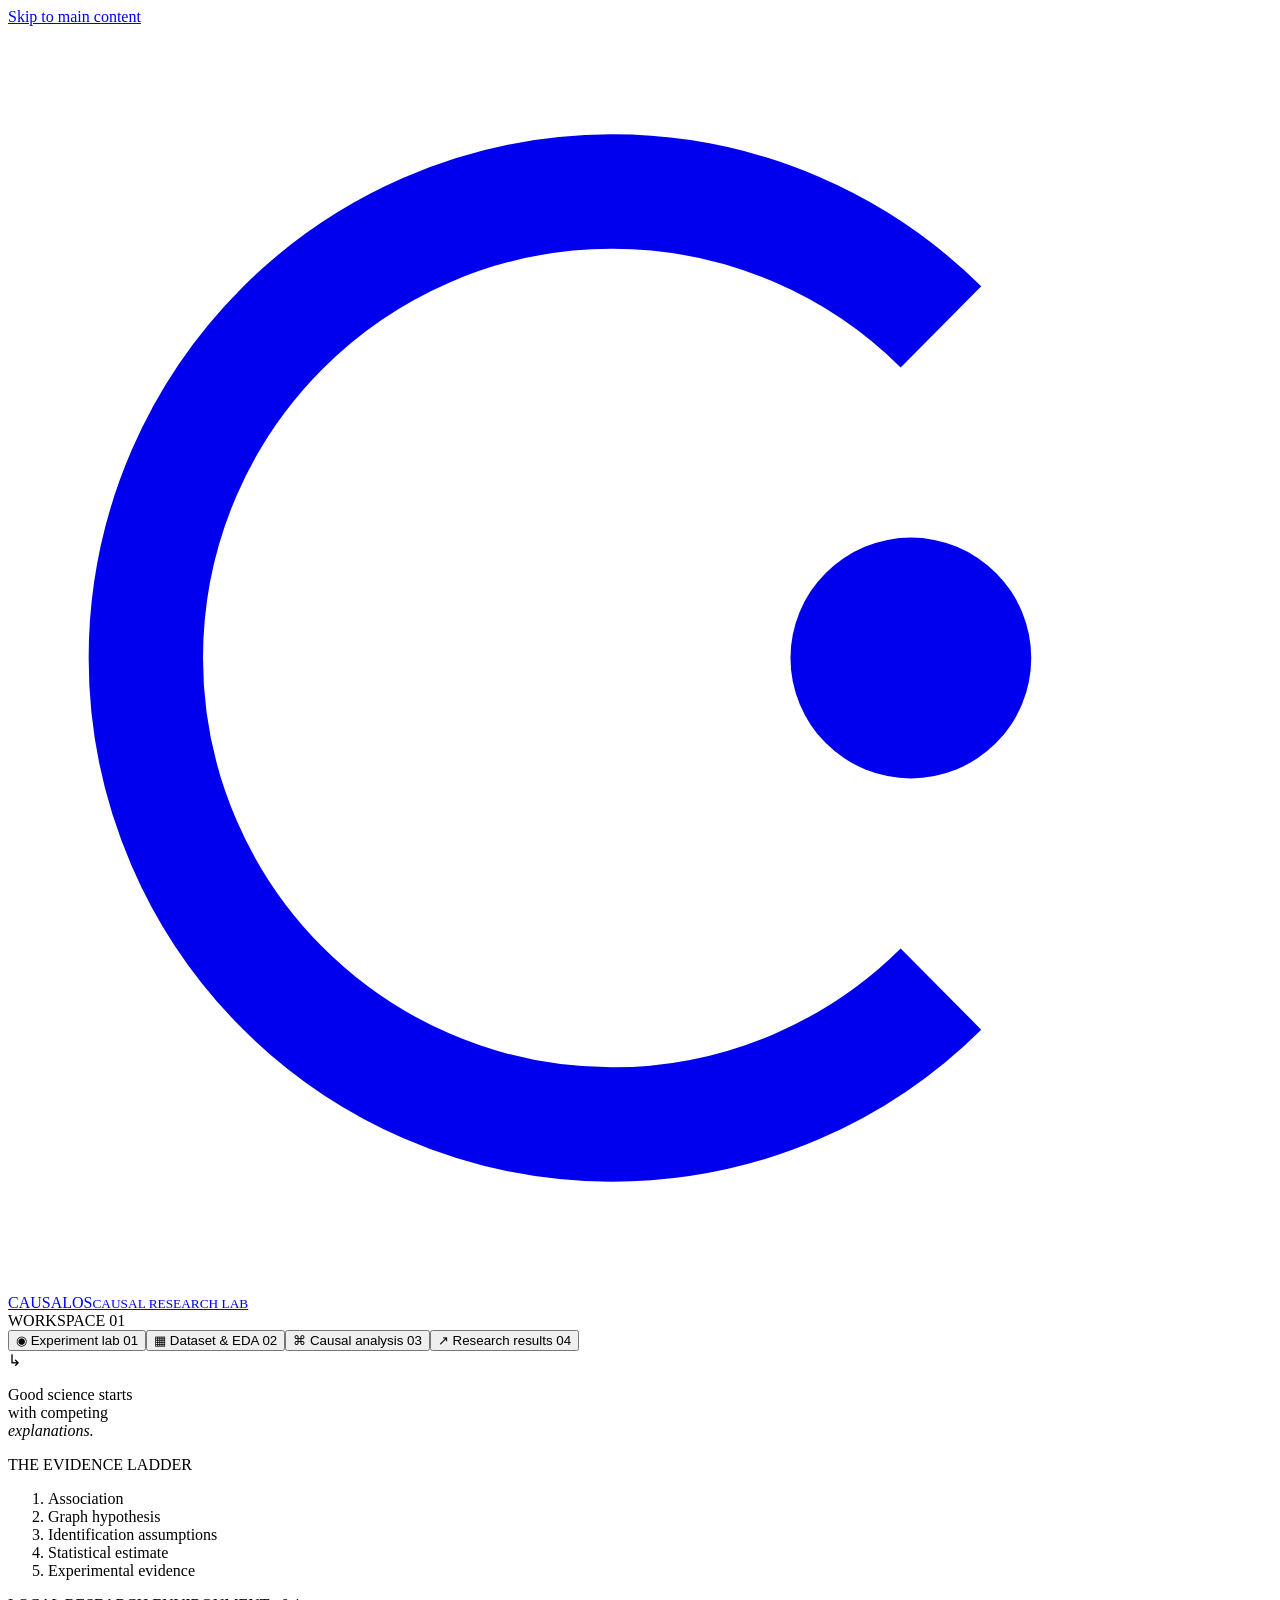
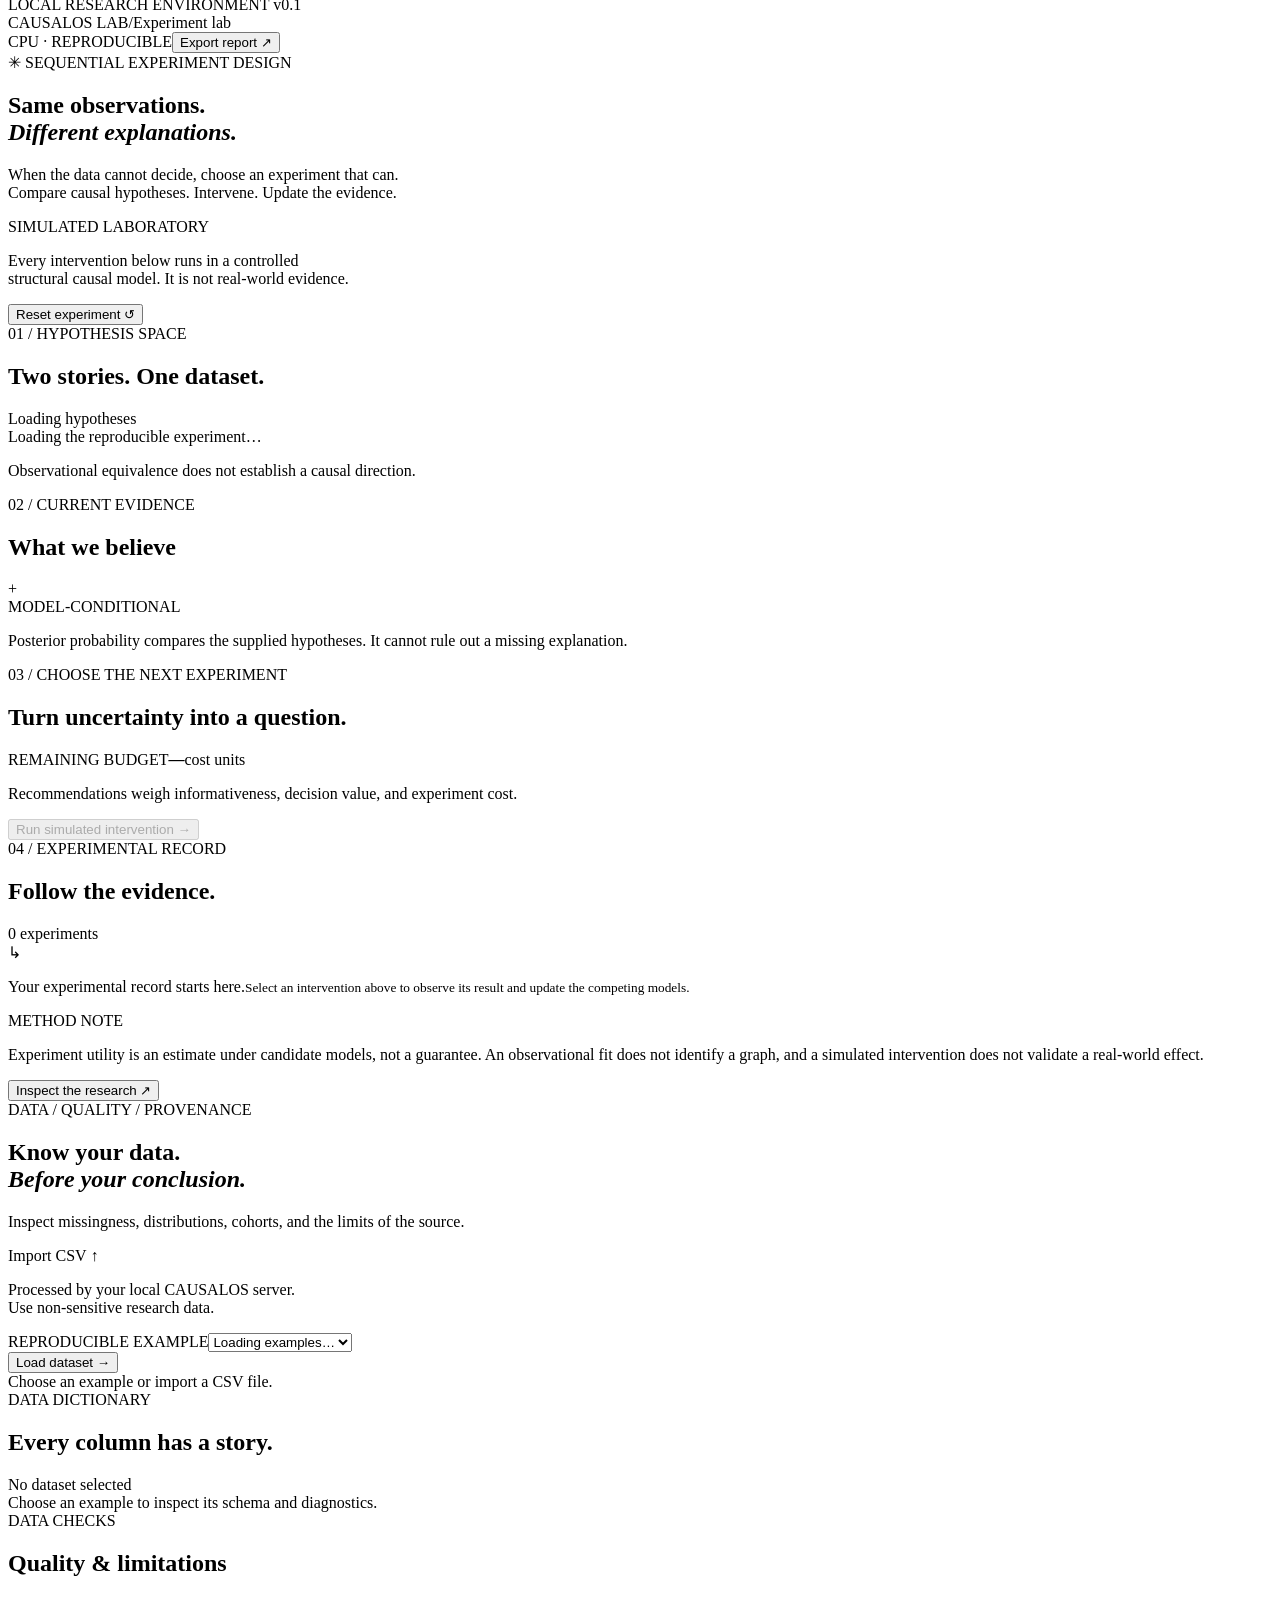
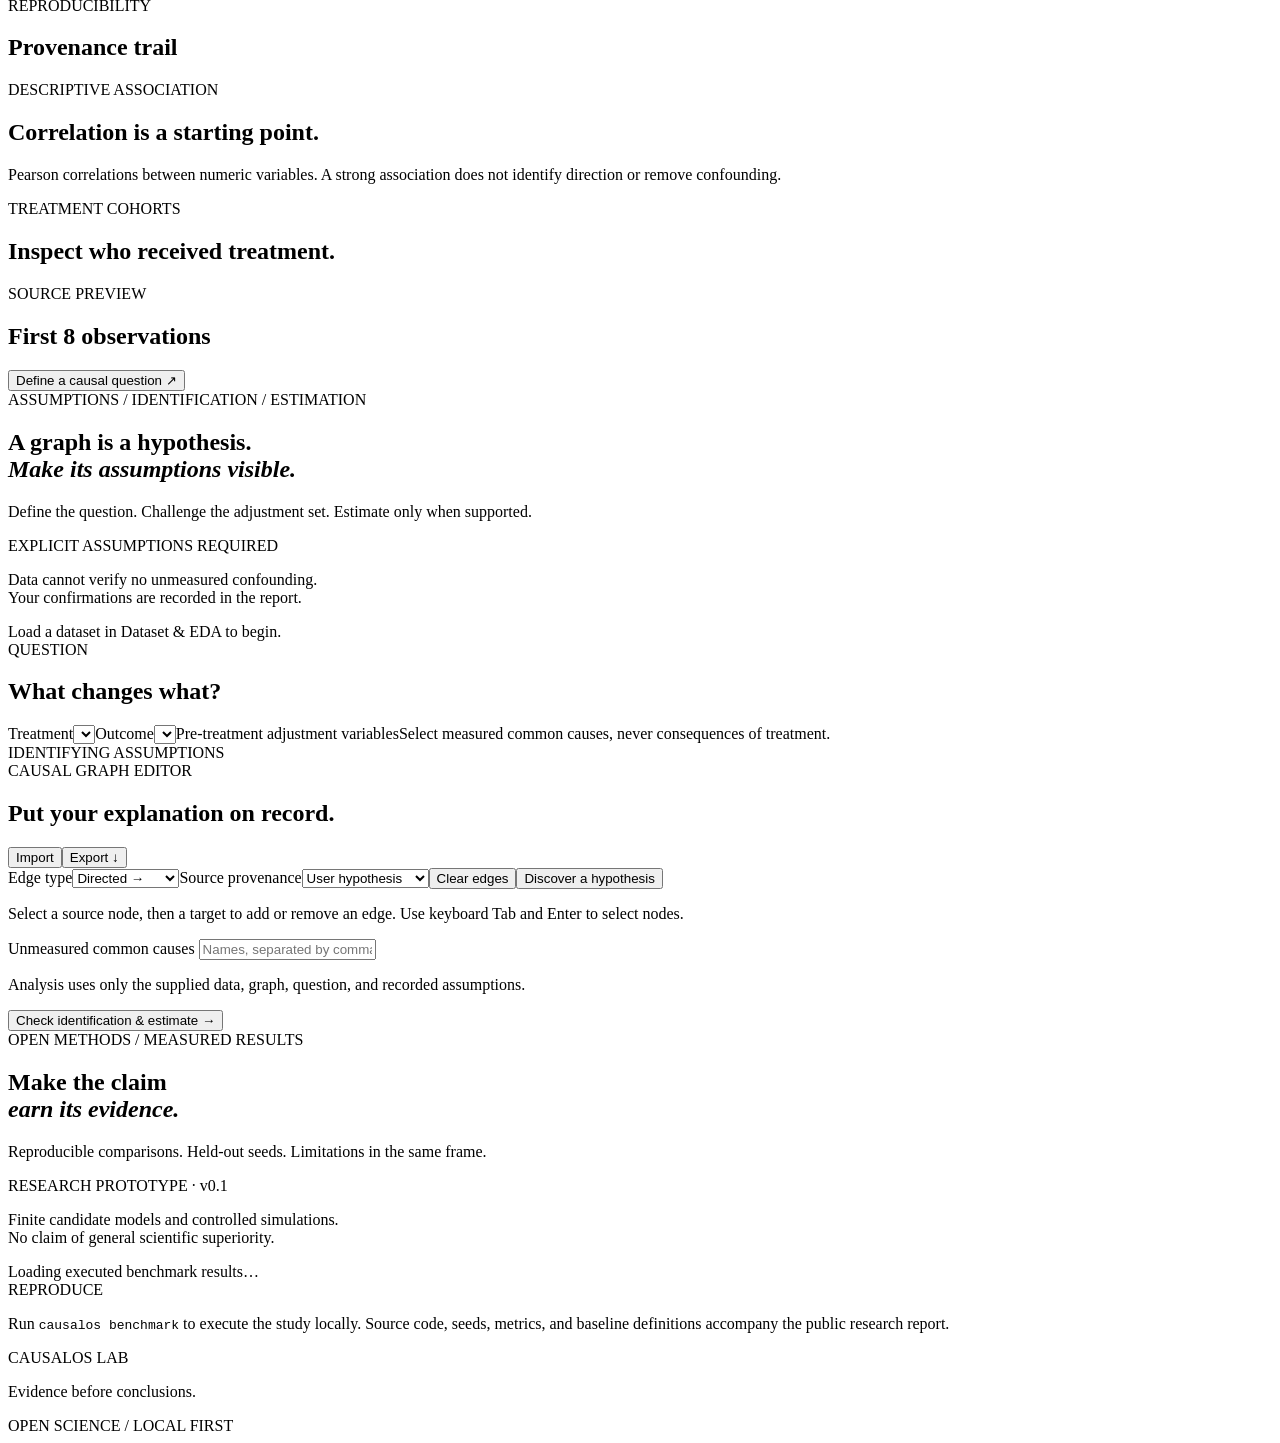
==== causalos/web/index.html @ 4a76c435 "Release CAUSALOS research laboratory preview" ====
<!doctype html>
<html lang="en">
<head><meta charset="utf-8"><meta name="viewport" content="width=device-width,initial-scale=1"><meta name="theme-color" content="#f5f4ed"><title>CAUSALOS LAB · Evidence before conclusions</title><link rel="icon" href="data:image/svg+xml,%3Csvg xmlns='http://www.w3.org/2000/svg' viewBox='0 0 64 64'%3E%3Crect width='64' height='64' rx='16' fill='%23233fc9'/%3E%3Cpath d='M45 20a18 18 0 1 0 0 24' fill='none' stroke='%23fff' stroke-width='5'/%3E%3Ccircle cx='42' cy='32' r='5' fill='%23d4e577'/%3E%3C/svg%3E"><link rel="stylesheet" href="/styles.css"><script defer src="/app.js"></script><script defer src="/counterfactual.js"></script><script defer src="/evidence.js"></script></head>
<body>
<a class="skip-link" href="#main">Skip to main content</a>
<div class="shell">
<aside class="sidebar" aria-label="Lab navigation">
<a class="brand" href="#experiment" aria-label="CAUSALOS home"><svg viewBox="0 0 42 42" aria-hidden="true"><path d="M31 10a15.5 15.5 0 1 0 0 22" fill="none" stroke="currentColor" stroke-width="3.8"/><circle cx="30" cy="21" r="4" fill="currentColor"/></svg><span>CAUSALOS<small>CAUSAL RESEARCH LAB</small></span></a>
<div class="workspace-label">WORKSPACE <span>01</span></div>
<nav><button data-view="experiment" class="nav-item active"><span class="nav-icon">◉</span> Experiment lab <span class="nav-number">01</span></button><button data-view="data" class="nav-item"><span class="nav-icon">▦</span> Dataset & EDA <span class="nav-number">02</span></button><button data-view="analysis" class="nav-item"><span class="nav-icon">⌘</span> Causal analysis <span class="nav-number">03</span></button><button data-view="benchmarks" class="nav-item"><span class="nav-icon">↗</span> Research results <span class="nav-number">04</span></button></nav>
<div class="sidebar-note"><span class="note-mark">↳</span><p>Good science starts<br>with competing<br><em>explanations.</em></p><div class="fine-rule"></div><span class="eyebrow">THE EVIDENCE LADDER</span><ol><li>Association</li><li>Graph hypothesis</li><li>Identification assumptions</li><li>Statistical estimate</li><li>Experimental evidence</li></ol></div>
<div class="sidebar-bottom"><span class="status-dot"></span> LOCAL RESEARCH ENVIRONMENT <span class="version">v0.1</span></div>
</aside>
<div class="main-column"><header class="topbar"><div><span class="crumb">CAUSALOS LAB</span><span class="crumb-slash">/</span><span id="page-name">Experiment lab</span></div><div class="topbar-right"><span class="local-pill"><span class="status-dot"></span> CPU · REPRODUCIBLE</span><button id="export-report" class="button button-small button-outline">Export report <span aria-hidden="true">↗</span></button></div></header>
<main id="main" tabindex="-1"><div id="global-error" class="error-banner" role="alert" hidden></div><div id="toast" class="toast" role="status" hidden></div>
<section id="view-experiment" class="view active" aria-labelledby="experiment-title">
<div class="page-heading"><div><div class="eyebrow blue"><span class="tiny-cross">✳</span> SEQUENTIAL EXPERIMENT DESIGN</div><h1 id="experiment-title">Same observations.<br><em>Different explanations.</em></h1><p class="intro">When the data cannot decide, choose an experiment that can.<br>Compare causal hypotheses. Intervene. Update the evidence.</p></div><div class="heading-aside"><span class="simulation-tag"><span></span> SIMULATED LABORATORY</span><p>Every intervention below runs in a controlled<br>structural causal model. It is not real-world evidence.</p><button class="text-button" id="reset-design">Reset experiment <span aria-hidden="true">↺</span></button></div></div>
<div class="lab-grid"><article class="panel hypothesis-panel"><div class="panel-top"><div><span class="eyebrow">01 / HYPOTHESIS SPACE</span><h2>Two stories. One dataset.</h2></div><span class="tag neutral" id="hypothesis-count">Loading hypotheses</span></div><div id="hypothesis-graphs" class="hypothesis-graphs"><div class="empty-state">Loading the reproducible experiment…</div></div><div class="graph-footnote"><span class="small-dot"></span><p id="design-description">Observational equivalence does not establish a causal direction.</p></div></article>
<article class="panel evidence-panel"><div class="panel-top"><div><span class="eyebrow">02 / CURRENT EVIDENCE</span><h2>What we believe</h2></div><span class="icon-cross">+</span></div><div id="posterior-rows" class="posterior-rows"></div><div id="posterior-chart" class="posterior-chart"></div><div class="evidence-caption"><span id="evidence-state" class="tag amber">MODEL-CONDITIONAL</span><p>Posterior probability compares the supplied hypotheses. It cannot rule out a missing explanation.</p></div></article></div>
<article class="panel action-panel"><div class="panel-top"><div><span class="eyebrow">03 / CHOOSE THE NEXT EXPERIMENT</span><h2>Turn uncertainty into a question.</h2></div><div class="budget-block"><span class="eyebrow">REMAINING BUDGET</span><strong id="budget-remaining">—</strong><span>cost units</span></div></div><div id="candidate-actions" class="candidate-actions"></div><div class="action-bottom"><p id="recommendation-note">Recommendations weigh informativeness, decision value, and experiment cost.</p><button id="run-intervention" class="button button-primary" disabled>Run simulated intervention <span aria-hidden="true">→</span></button></div></article>
<article class="panel timeline-panel"><div class="panel-top"><div><span class="eyebrow">04 / EXPERIMENTAL RECORD</span><h2>Follow the evidence.</h2></div><span class="tag neutral" id="history-count">0 experiments</span></div><div id="experiment-history" class="experiment-history"><div class="timeline-empty"><span>↳</span><p>Your experimental record starts here.<small>Select an intervention above to observe its result and update the competing models.</small></p></div></div></article>
<div class="method-note"><span>METHOD NOTE</span><p>Experiment utility is an estimate under candidate models, not a guarantee. An observational fit does not identify a graph, and a simulated intervention does not validate a real-world effect.</p><button class="text-button" data-view="benchmarks">Inspect the research <span>↗</span></button></div>
</section>
<section id="view-data" class="view" aria-labelledby="data-title"><div class="page-heading compact"><div><div class="eyebrow blue">DATA / QUALITY / PROVENANCE</div><h1 id="data-title">Know your data.<br><em>Before your conclusion.</em></h1><p class="intro">Inspect missingness, distributions, cohorts, and the limits of the source.</p></div><div class="heading-aside"><label class="button button-primary file-button">Import CSV <span>↑</span><input id="csv-file" type="file" accept=".csv,text/csv" hidden></label><p>Processed by your local CAUSALOS server.<br>Use non-sensitive research data.</p></div></div><article class="panel dataset-selector"><div><label class="eyebrow" for="example-select">REPRODUCIBLE EXAMPLE</label><select id="example-select"><option value="">Loading examples…</option></select></div><button id="load-example" class="button button-outline">Load dataset →</button><div id="dataset-source" class="dataset-source">Choose an example or import a CSV file.</div></article><div id="dataset-overview" class="dataset-overview"></div><article class="panel"><div class="panel-top"><div><span class="eyebrow">DATA DICTIONARY</span><h2>Every column has a story.</h2></div><span id="dataset-name" class="tag neutral">No dataset selected</span></div><div id="profile-table" class="table-wrap"><div class="empty-state">Choose an example to inspect its schema and diagnostics.</div></div></article><div class="two-column"><article class="panel"><div class="panel-top"><div><span class="eyebrow">DATA CHECKS</span><h2>Quality & limitations</h2></div></div><div id="data-warnings" class="detail-content"></div></article><article class="panel"><div class="panel-top"><div><span class="eyebrow">REPRODUCIBILITY</span><h2>Provenance trail</h2></div></div><div id="data-provenance" class="detail-content"></div></article></div><div class="two-column"><article class="panel"><div class="panel-top"><div><span class="eyebrow">DESCRIPTIVE ASSOCIATION</span><h2>Correlation is a starting point.</h2></div></div><div id="correlation-matrix" class="table-wrap"></div><p class="metric-note padded-note">Pearson correlations between numeric variables. A strong association does not identify direction or remove confounding.</p></article><article class="panel"><div class="panel-top"><div><span class="eyebrow">TREATMENT COHORTS</span><h2>Inspect who received treatment.</h2></div></div><div id="cohort-table" class="table-wrap"></div><div id="balance-table" class="table-wrap"></div></article></div><article class="panel"><div class="panel-top"><div><span class="eyebrow">SOURCE PREVIEW</span><h2>First 8 observations</h2></div><button class="text-button" data-view="analysis">Define a causal question ↗</button></div><div id="data-preview" class="table-wrap"></div></article></section>
<section id="view-analysis" class="view" aria-labelledby="analysis-title"><div class="page-heading compact"><div><div class="eyebrow blue">ASSUMPTIONS / IDENTIFICATION / ESTIMATION</div><h1 id="analysis-title">A graph is a hypothesis.<br><em>Make its assumptions visible.</em></h1><p class="intro">Define the question. Challenge the adjustment set. Estimate only when supported.</p></div><div class="heading-aside"><span class="tag amber">EXPLICIT ASSUMPTIONS REQUIRED</span><p>Data cannot verify no unmeasured confounding.<br>Your confirmations are recorded in the report.</p></div></div><div id="analysis-data-notice" class="info-banner">Load a dataset in Dataset & EDA to begin.</div><div class="two-column analysis-columns"><article class="panel"><div class="panel-top"><div><span class="eyebrow">QUESTION</span><h2>What changes what?</h2></div></div><div class="form-grid"><label>Treatment<select id="treatment-select"></select></label><label>Outcome<select id="outcome-select"></select></label><label class="span-two">Pre-treatment adjustment variables<span class="field-hint">Select measured common causes, never consequences of treatment.</span><div id="covariate-options" class="check-options"></div></label></div><div class="subsection"><span class="eyebrow">IDENTIFYING ASSUMPTIONS</span><div id="assumption-options" class="assumption-options"></div></div></article><article class="panel graph-editor-panel"><div class="panel-top"><div><span class="eyebrow">CAUSAL GRAPH EDITOR</span><h2>Put your explanation on record.</h2></div><div><button id="import-graph" class="text-button">Import</button><button id="export-graph" class="text-button">Export ↓</button></div></div><div class="graph-editor-toolbar"><label>Edge type<select id="edge-type"><option value="directed">Directed →</option><option value="unresolved">Unresolved —</option></select></label><label>Source provenance<select id="graph-source"><option value="user">User hypothesis</option><option value="learned">Learned structure</option></select></label><button id="clear-edges" class="button button-small button-outline">Clear edges</button><button id="discover-graph" class="button button-small button-outline">Discover a hypothesis</button></div><div id="graph-editor" class="graph-editor"></div><p id="graph-editor-help" class="field-hint graph-help">Select a source node, then a target to add or remove an edge. Use keyboard Tab and Enter to select nodes.</p><label class="latent-input">Unmeasured common causes <input id="latent-nodes" placeholder="Names, separated by commas" aria-label="Unmeasured confounder names"></label><div id="edge-list" class="edge-list"></div></article></div><div class="analysis-run"><p>Analysis uses only the supplied data, graph, question, and recorded assumptions.</p><button id="run-analysis" class="button button-primary">Check identification & estimate <span>→</span></button></div><div id="analysis-results"></div></section>
<section id="view-benchmarks" class="view" aria-labelledby="research-title"><div class="page-heading compact"><div><div class="eyebrow blue">OPEN METHODS / MEASURED RESULTS</div><h1 id="research-title">Make the claim<br><em>earn its evidence.</em></h1><p class="intro">Reproducible comparisons. Held-out seeds. Limitations in the same frame.</p></div><div class="heading-aside"><span class="tag neutral">RESEARCH PROTOTYPE · v0.1</span><p>Finite candidate models and controlled simulations.<br>No claim of general scientific superiority.</p></div></div><div id="benchmark-content" class="panel detail-content"><div class="empty-state">Loading executed benchmark results…</div></div><div class="method-note"><span>REPRODUCE</span><p>Run <code>causalos benchmark</code> to execute the study locally. Source code, seeds, metrics, and baseline definitions accompany the public research report.</p></div></section>
<footer class="footer"><span>CAUSALOS LAB</span><p>Evidence before conclusions.</p><span>OPEN SCIENCE / LOCAL FIRST</span></footer>
</main></div></div>
<dialog id="graph-dialog"><form method="dialog"><div class="panel-top"><h2>Import a causal hypothesis</h2><button value="cancel" class="text-button" aria-label="Close graph import">✕</button></div><p class="field-hint">JSON with nodes, edges, unresolved, and optional latent or bidirected arrays. Imported graphs require fresh assumption confirmations.</p><textarea id="graph-json" rows="10" placeholder='{"nodes":["X","Y"],"edges":[["X","Y"]],"unresolved":[],"latent":[]}'></textarea><div class="dialog-actions"><button value="cancel" class="button button-outline">Cancel</button><button type="button" id="apply-graph" class="button button-primary">Import graph</button></div></form></dialog>
</body></html>
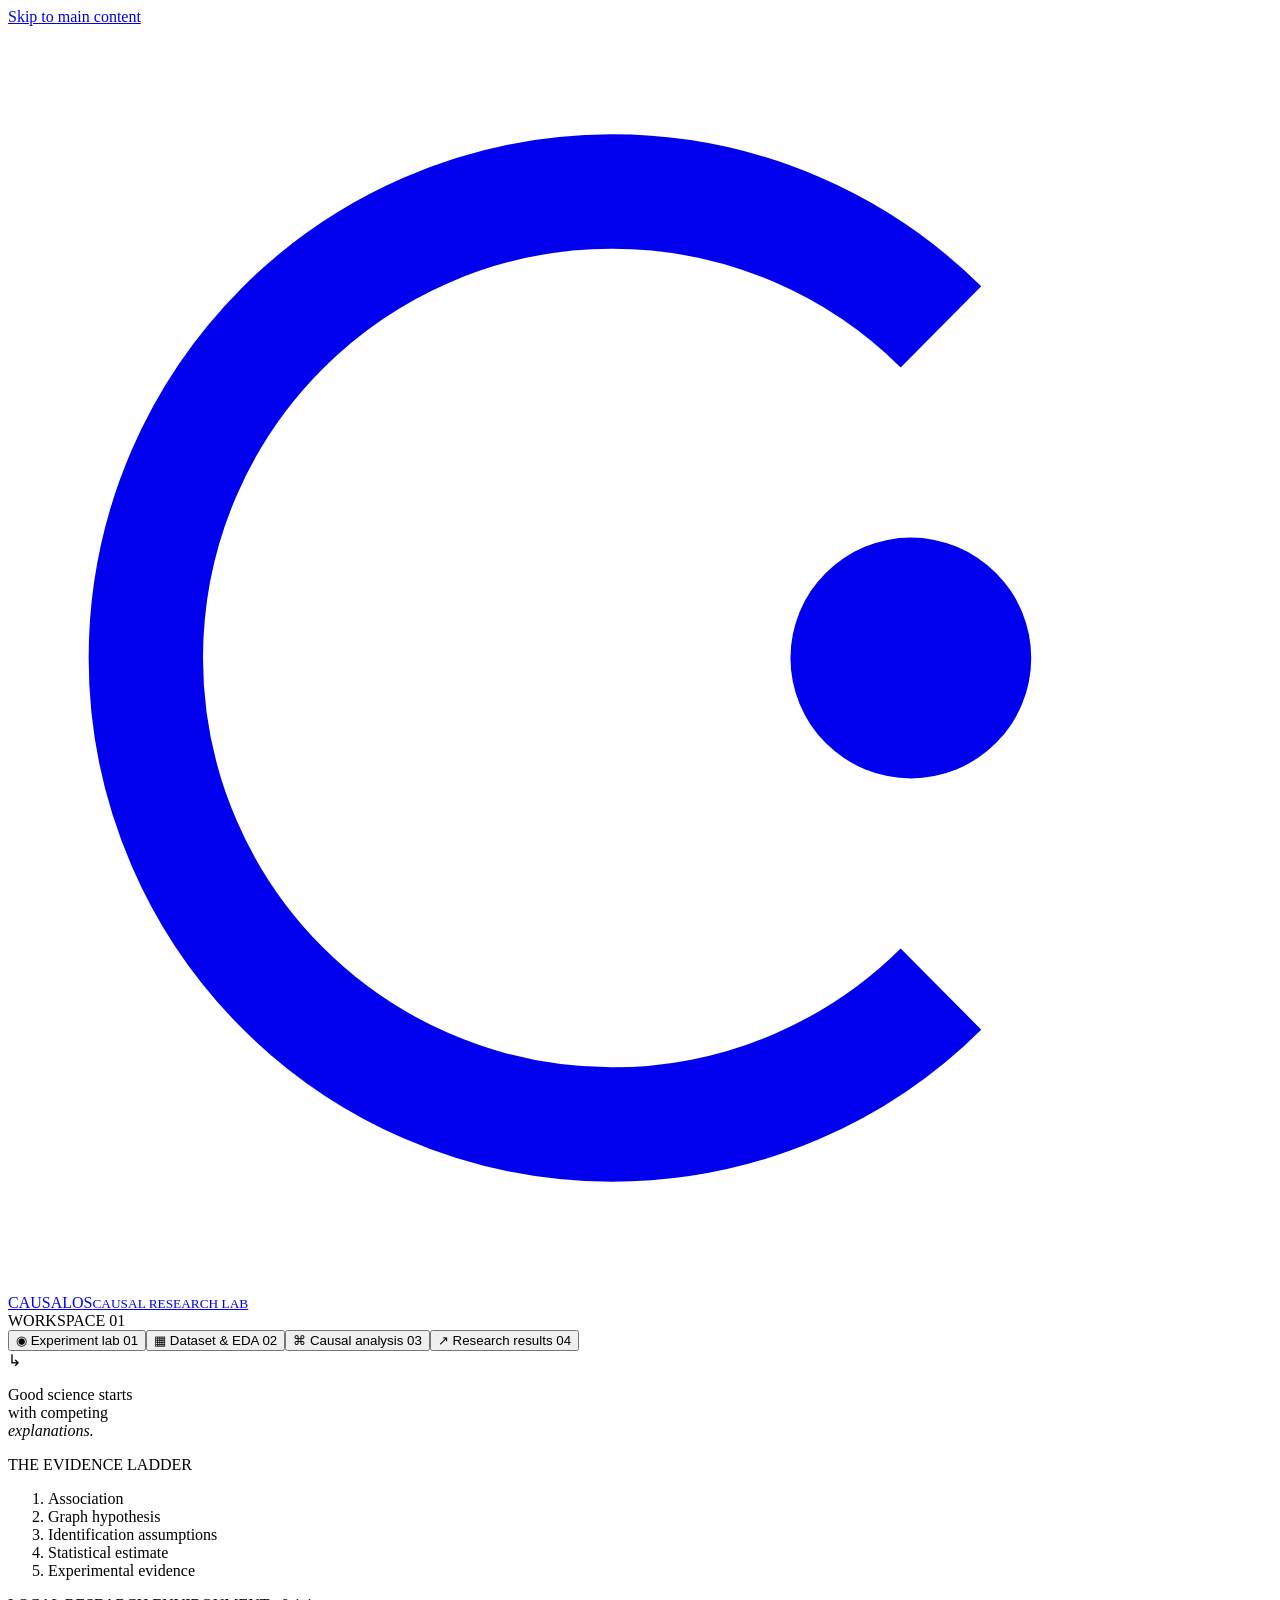
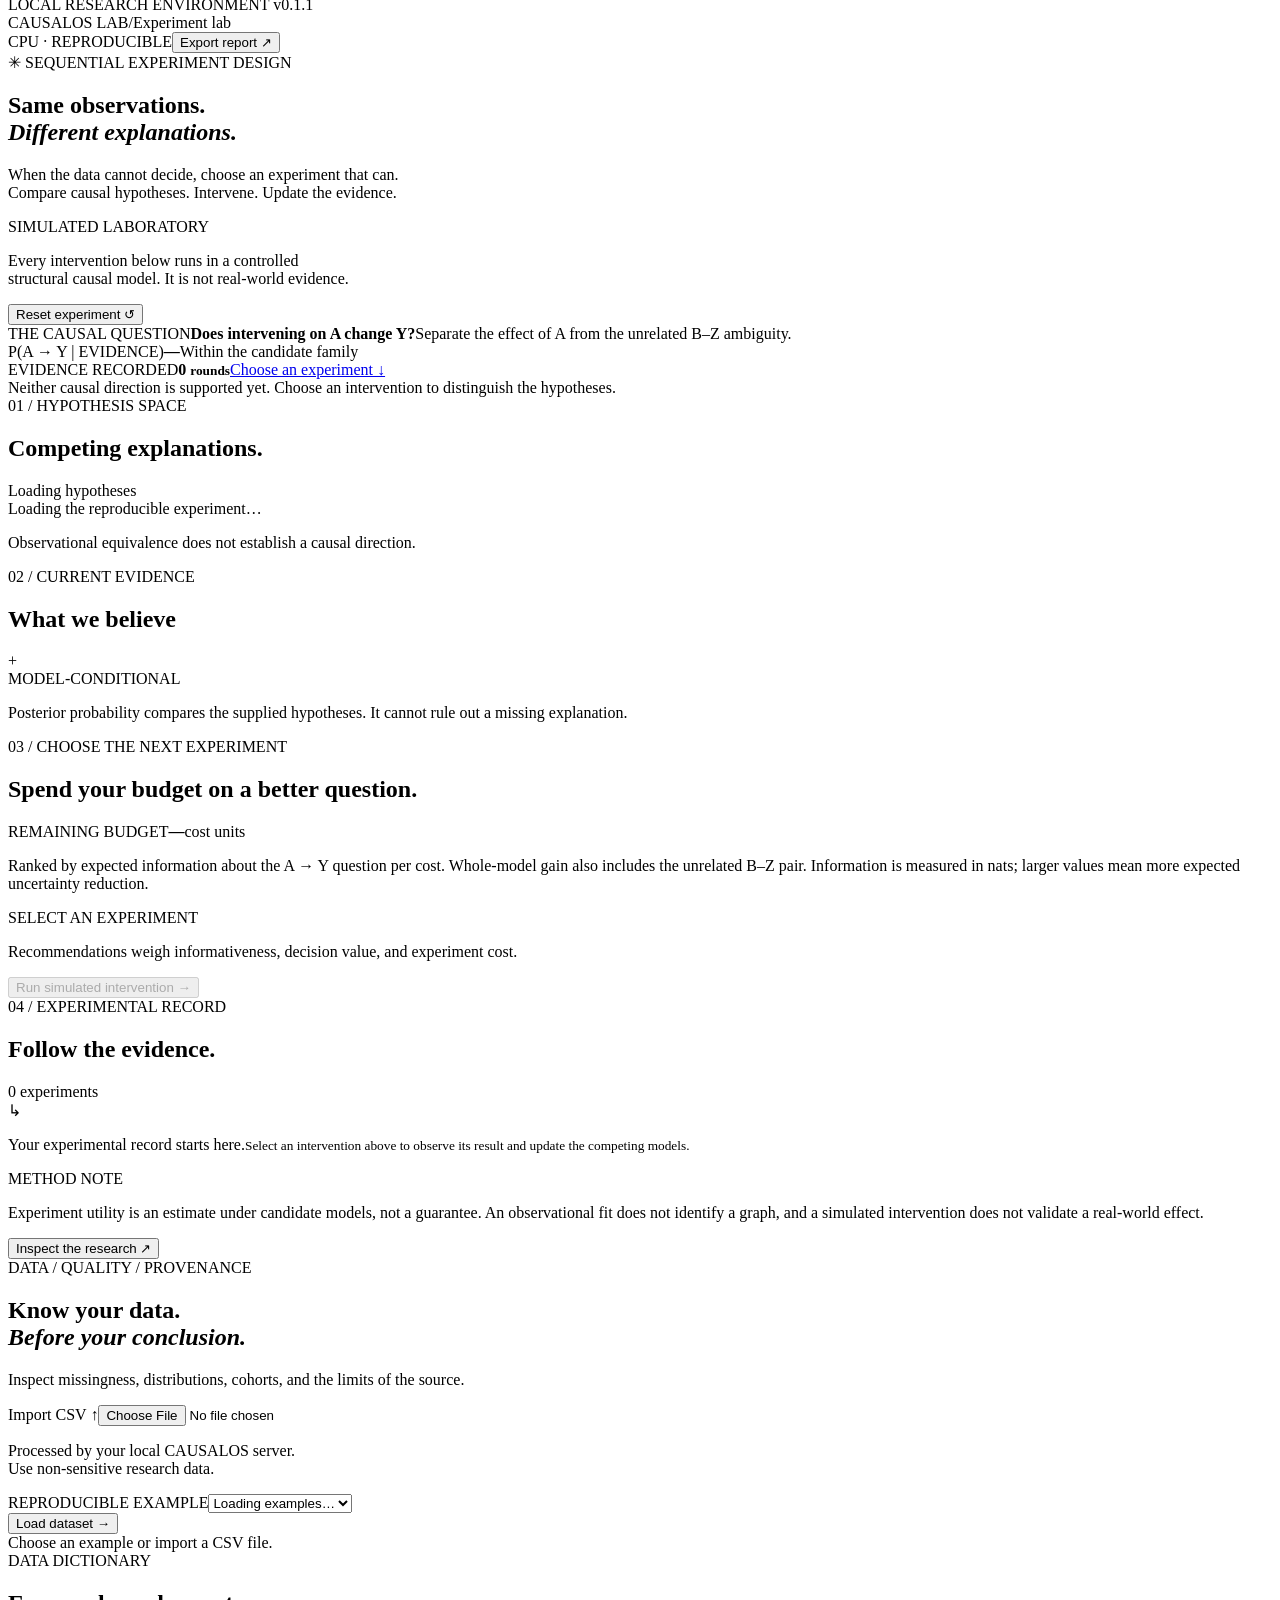
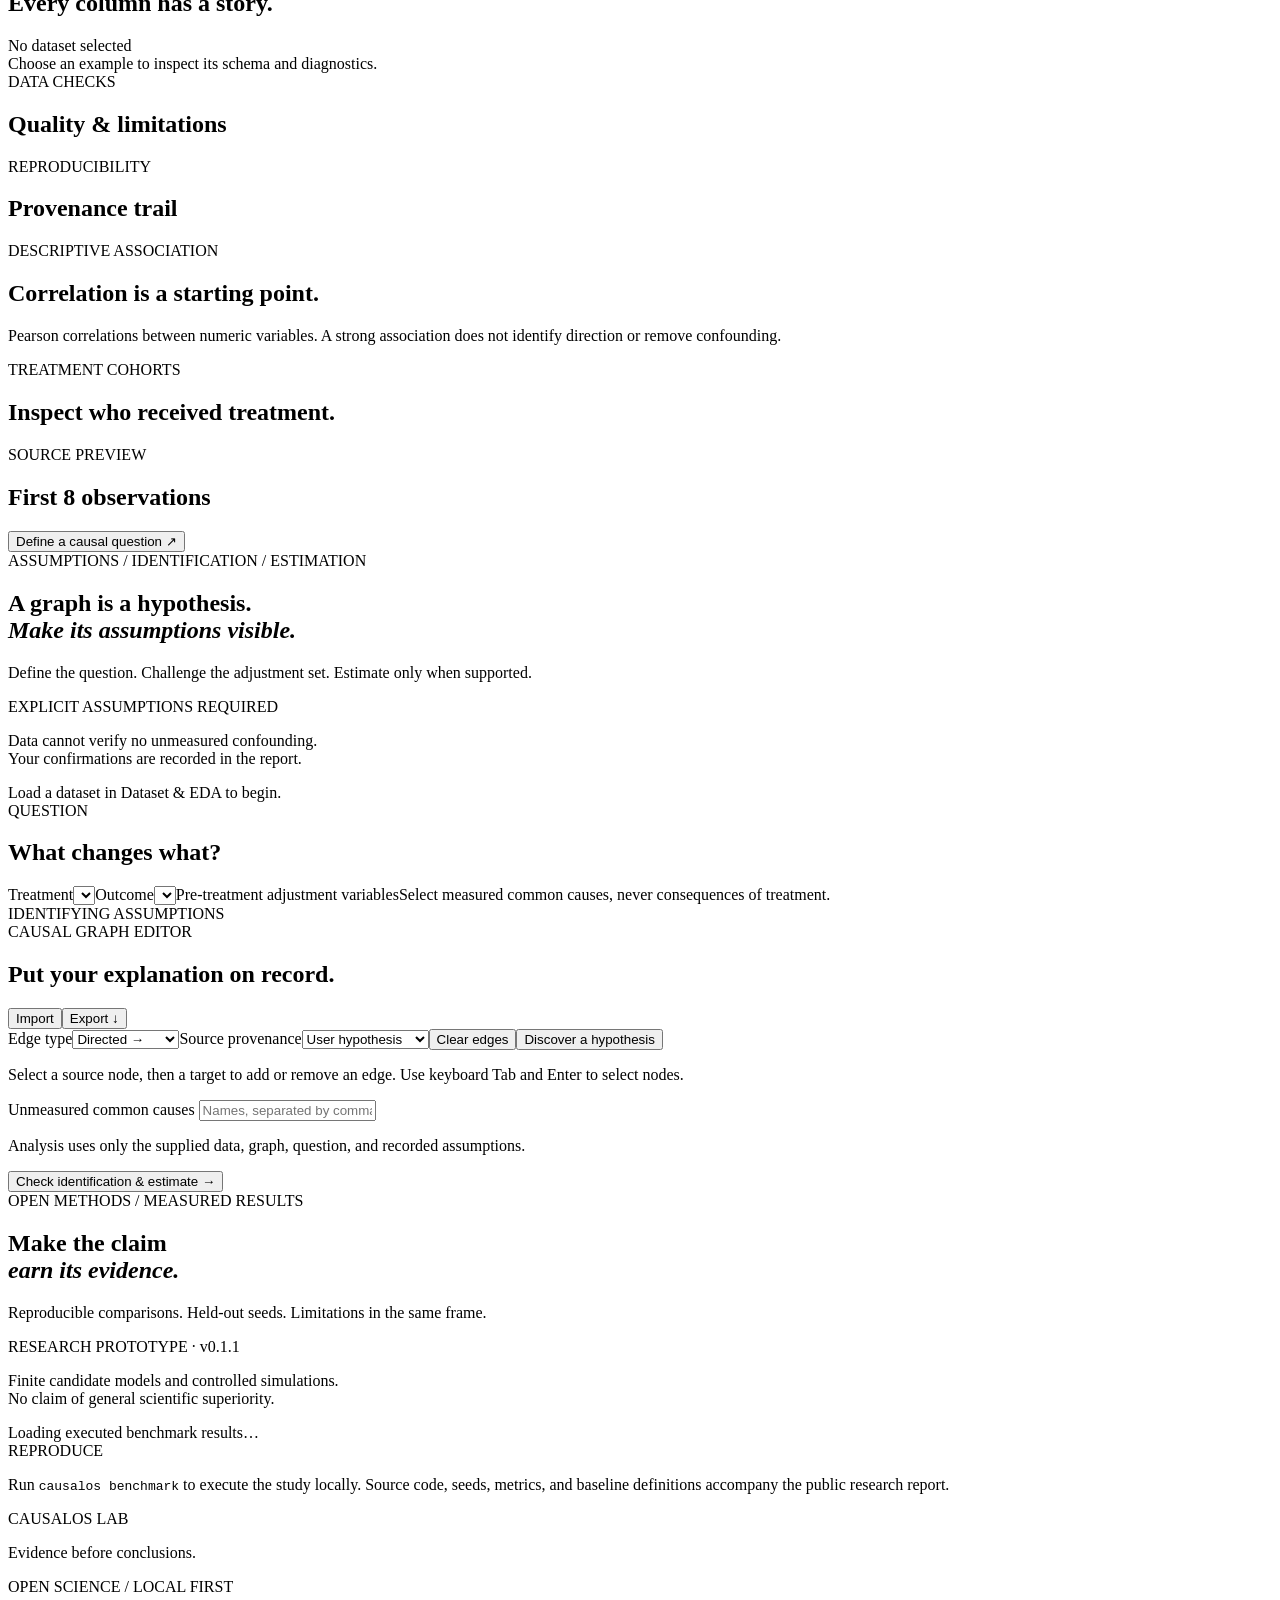
==== commit 079eb1c4: "Refine the laboratory interface and preserve keyboard evidence state" ====
--- a/causalos/web/index.html
+++ b/causalos/web/index.html
@@ -7,23 +7,25 @@
 <aside class="sidebar" aria-label="Lab navigation">
 <a class="brand" href="#experiment" aria-label="CAUSALOS home"><svg viewBox="0 0 42 42" aria-hidden="true"><path d="M31 10a15.5 15.5 0 1 0 0 22" fill="none" stroke="currentColor" stroke-width="3.8"/><circle cx="30" cy="21" r="4" fill="currentColor"/></svg><span>CAUSALOS<small>CAUSAL RESEARCH LAB</small></span></a>
 <div class="workspace-label">WORKSPACE <span>01</span></div>
-<nav><button data-view="experiment" class="nav-item active"><span class="nav-icon">◉</span> Experiment lab <span class="nav-number">01</span></button><button data-view="data" class="nav-item"><span class="nav-icon">▦</span> Dataset & EDA <span class="nav-number">02</span></button><button data-view="analysis" class="nav-item"><span class="nav-icon">⌘</span> Causal analysis <span class="nav-number">03</span></button><button data-view="benchmarks" class="nav-item"><span class="nav-icon">↗</span> Research results <span class="nav-number">04</span></button></nav>
-<div class="sidebar-note"><span class="note-mark">↳</span><p>Good science starts<br>with competing<br><em>explanations.</em></p><div class="fine-rule"></div><span class="eyebrow">THE EVIDENCE LADDER</span><ol><li>Association</li><li>Graph hypothesis</li><li>Identification assumptions</li><li>Statistical estimate</li><li>Experimental evidence</li></ol></div>
-<div class="sidebar-bottom"><span class="status-dot"></span> LOCAL RESEARCH ENVIRONMENT <span class="version">v0.1</span></div>
+<nav><button data-view="experiment" class="nav-item active" aria-current="page"><span class="nav-icon" aria-hidden="true">◉</span> Experiment lab <span class="nav-number">01</span></button><button data-view="data" class="nav-item"><span class="nav-icon" aria-hidden="true">▦</span> Dataset & EDA <span class="nav-number">02</span></button><button data-view="analysis" class="nav-item"><span class="nav-icon" aria-hidden="true">⌘</span> Causal analysis <span class="nav-number">03</span></button><button data-view="benchmarks" class="nav-item"><span class="nav-icon" aria-hidden="true">↗</span> Research results <span class="nav-number">04</span></button></nav>
+<div class="sidebar-note"><span class="note-mark">↳</span><p>Good science starts<br> with competing<br> <em>explanations.</em></p><div class="fine-rule"></div><span class="eyebrow">THE EVIDENCE LADDER</span><ol><li>Association</li><li>Graph hypothesis</li><li>Identification assumptions</li><li>Statistical estimate</li><li>Experimental evidence</li></ol></div>
+<div class="sidebar-bottom"><span class="status-dot"></span> LOCAL RESEARCH ENVIRONMENT <span class="version">v0.1.1</span></div>
 </aside>
 <div class="main-column"><header class="topbar"><div><span class="crumb">CAUSALOS LAB</span><span class="crumb-slash">/</span><span id="page-name">Experiment lab</span></div><div class="topbar-right"><span class="local-pill"><span class="status-dot"></span> CPU · REPRODUCIBLE</span><button id="export-report" class="button button-small button-outline">Export report <span aria-hidden="true">↗</span></button></div></header>
 <main id="main" tabindex="-1"><div id="global-error" class="error-banner" role="alert" hidden></div><div id="toast" class="toast" role="status" hidden></div>
 <section id="view-experiment" class="view active" aria-labelledby="experiment-title">
-<div class="page-heading"><div><div class="eyebrow blue"><span class="tiny-cross">✳</span> SEQUENTIAL EXPERIMENT DESIGN</div><h1 id="experiment-title">Same observations.<br><em>Different explanations.</em></h1><p class="intro">When the data cannot decide, choose an experiment that can.<br>Compare causal hypotheses. Intervene. Update the evidence.</p></div><div class="heading-aside"><span class="simulation-tag"><span></span> SIMULATED LABORATORY</span><p>Every intervention below runs in a controlled<br>structural causal model. It is not real-world evidence.</p><button class="text-button" id="reset-design">Reset experiment <span aria-hidden="true">↺</span></button></div></div>
-<div class="lab-grid"><article class="panel hypothesis-panel"><div class="panel-top"><div><span class="eyebrow">01 / HYPOTHESIS SPACE</span><h2>Two stories. One dataset.</h2></div><span class="tag neutral" id="hypothesis-count">Loading hypotheses</span></div><div id="hypothesis-graphs" class="hypothesis-graphs"><div class="empty-state">Loading the reproducible experiment…</div></div><div class="graph-footnote"><span class="small-dot"></span><p id="design-description">Observational equivalence does not establish a causal direction.</p></div></article>
+<div class="page-heading"><div><div class="eyebrow blue"><span class="tiny-cross">✳</span> SEQUENTIAL EXPERIMENT DESIGN</div><h1 id="experiment-title">Same observations.<br> <em>Different explanations.</em></h1><p class="intro">When the data cannot decide, choose an experiment that can.<br> Compare causal hypotheses. Intervene. Update the evidence.</p></div><div class="heading-aside"><span class="simulation-tag"><span></span> SIMULATED LABORATORY</span><p>Every intervention below runs in a controlled<br> structural causal model. It is not real-world evidence.</p><button class="text-button" id="reset-design">Reset experiment <span aria-hidden="true">↺</span></button></div></div>
+<div class="experiment-brief" aria-label="Current simulated experiment"><div class="brief-question"><span class="eyebrow">THE CAUSAL QUESTION</span><strong>Does intervening on A change Y?</strong><span>Separate the effect of A from the unrelated B–Z ambiguity.</span></div><div class="brief-metric"><span class="eyebrow">P(A → Y | EVIDENCE)</span><strong id="query-probability">—</strong><span>Within the candidate family</span></div><div class="brief-metric"><span class="eyebrow">EVIDENCE RECORDED</span><strong id="round-summary">0 <small>rounds</small></strong><a href="#experiment-actions" class="brief-link">Choose an experiment ↓</a></div></div>
+<div id="design-verdict" class="design-verdict" role="status">Neither causal direction is supported yet. Choose an intervention to distinguish the hypotheses.</div>
+<div class="lab-grid"><article class="panel hypothesis-panel"><div class="panel-top"><div><span class="eyebrow">01 / HYPOTHESIS SPACE</span><h2>Competing explanations.</h2></div><span class="tag neutral" id="hypothesis-count">Loading hypotheses</span></div><div id="hypothesis-graphs" class="hypothesis-graphs"><div class="empty-state">Loading the reproducible experiment…</div></div><div class="graph-footnote"><span class="small-dot"></span><p id="design-description">Observational equivalence does not establish a causal direction.</p></div></article>
 <article class="panel evidence-panel"><div class="panel-top"><div><span class="eyebrow">02 / CURRENT EVIDENCE</span><h2>What we believe</h2></div><span class="icon-cross">+</span></div><div id="posterior-rows" class="posterior-rows"></div><div id="posterior-chart" class="posterior-chart"></div><div class="evidence-caption"><span id="evidence-state" class="tag amber">MODEL-CONDITIONAL</span><p>Posterior probability compares the supplied hypotheses. It cannot rule out a missing explanation.</p></div></article></div>
-<article class="panel action-panel"><div class="panel-top"><div><span class="eyebrow">03 / CHOOSE THE NEXT EXPERIMENT</span><h2>Turn uncertainty into a question.</h2></div><div class="budget-block"><span class="eyebrow">REMAINING BUDGET</span><strong id="budget-remaining">—</strong><span>cost units</span></div></div><div id="candidate-actions" class="candidate-actions"></div><div class="action-bottom"><p id="recommendation-note">Recommendations weigh informativeness, decision value, and experiment cost.</p><button id="run-intervention" class="button button-primary" disabled>Run simulated intervention <span aria-hidden="true">→</span></button></div></article>
+<article class="panel action-panel" id="experiment-actions"><div class="panel-top"><div><span class="eyebrow">03 / CHOOSE THE NEXT EXPERIMENT</span><h2>Spend your budget on a better question.</h2></div><div class="budget-block"><span class="eyebrow">REMAINING BUDGET</span><strong id="budget-remaining">—</strong><span>cost units</span></div></div><p class="section-intro">Ranked by expected information about the A → Y question per cost. Whole-model gain also includes the unrelated B–Z pair. <span class="metric-definition">Information is measured in nats; larger values mean more expected uncertainty reduction.</span></p><div id="candidate-actions" class="candidate-actions" role="group" aria-label="Select one simulated experiment"></div><div class="action-bottom"><div><span class="eyebrow" id="selected-experiment">SELECT AN EXPERIMENT</span><p id="recommendation-note">Recommendations weigh informativeness, decision value, and experiment cost.</p></div><button id="run-intervention" class="button button-primary" disabled>Run simulated intervention <span aria-hidden="true">→</span></button></div></article>
 <article class="panel timeline-panel"><div class="panel-top"><div><span class="eyebrow">04 / EXPERIMENTAL RECORD</span><h2>Follow the evidence.</h2></div><span class="tag neutral" id="history-count">0 experiments</span></div><div id="experiment-history" class="experiment-history"><div class="timeline-empty"><span>↳</span><p>Your experimental record starts here.<small>Select an intervention above to observe its result and update the competing models.</small></p></div></div></article>
 <div class="method-note"><span>METHOD NOTE</span><p>Experiment utility is an estimate under candidate models, not a guarantee. An observational fit does not identify a graph, and a simulated intervention does not validate a real-world effect.</p><button class="text-button" data-view="benchmarks">Inspect the research <span>↗</span></button></div>
 </section>
-<section id="view-data" class="view" aria-labelledby="data-title"><div class="page-heading compact"><div><div class="eyebrow blue">DATA / QUALITY / PROVENANCE</div><h1 id="data-title">Know your data.<br><em>Before your conclusion.</em></h1><p class="intro">Inspect missingness, distributions, cohorts, and the limits of the source.</p></div><div class="heading-aside"><label class="button button-primary file-button">Import CSV <span>↑</span><input id="csv-file" type="file" accept=".csv,text/csv" hidden></label><p>Processed by your local CAUSALOS server.<br>Use non-sensitive research data.</p></div></div><article class="panel dataset-selector"><div><label class="eyebrow" for="example-select">REPRODUCIBLE EXAMPLE</label><select id="example-select"><option value="">Loading examples…</option></select></div><button id="load-example" class="button button-outline">Load dataset →</button><div id="dataset-source" class="dataset-source">Choose an example or import a CSV file.</div></article><div id="dataset-overview" class="dataset-overview"></div><article class="panel"><div class="panel-top"><div><span class="eyebrow">DATA DICTIONARY</span><h2>Every column has a story.</h2></div><span id="dataset-name" class="tag neutral">No dataset selected</span></div><div id="profile-table" class="table-wrap"><div class="empty-state">Choose an example to inspect its schema and diagnostics.</div></div></article><div class="two-column"><article class="panel"><div class="panel-top"><div><span class="eyebrow">DATA CHECKS</span><h2>Quality & limitations</h2></div></div><div id="data-warnings" class="detail-content"></div></article><article class="panel"><div class="panel-top"><div><span class="eyebrow">REPRODUCIBILITY</span><h2>Provenance trail</h2></div></div><div id="data-provenance" class="detail-content"></div></article></div><div class="two-column"><article class="panel"><div class="panel-top"><div><span class="eyebrow">DESCRIPTIVE ASSOCIATION</span><h2>Correlation is a starting point.</h2></div></div><div id="correlation-matrix" class="table-wrap"></div><p class="metric-note padded-note">Pearson correlations between numeric variables. A strong association does not identify direction or remove confounding.</p></article><article class="panel"><div class="panel-top"><div><span class="eyebrow">TREATMENT COHORTS</span><h2>Inspect who received treatment.</h2></div></div><div id="cohort-table" class="table-wrap"></div><div id="balance-table" class="table-wrap"></div></article></div><article class="panel"><div class="panel-top"><div><span class="eyebrow">SOURCE PREVIEW</span><h2>First 8 observations</h2></div><button class="text-button" data-view="analysis">Define a causal question ↗</button></div><div id="data-preview" class="table-wrap"></div></article></section>
-<section id="view-analysis" class="view" aria-labelledby="analysis-title"><div class="page-heading compact"><div><div class="eyebrow blue">ASSUMPTIONS / IDENTIFICATION / ESTIMATION</div><h1 id="analysis-title">A graph is a hypothesis.<br><em>Make its assumptions visible.</em></h1><p class="intro">Define the question. Challenge the adjustment set. Estimate only when supported.</p></div><div class="heading-aside"><span class="tag amber">EXPLICIT ASSUMPTIONS REQUIRED</span><p>Data cannot verify no unmeasured confounding.<br>Your confirmations are recorded in the report.</p></div></div><div id="analysis-data-notice" class="info-banner">Load a dataset in Dataset & EDA to begin.</div><div class="two-column analysis-columns"><article class="panel"><div class="panel-top"><div><span class="eyebrow">QUESTION</span><h2>What changes what?</h2></div></div><div class="form-grid"><label>Treatment<select id="treatment-select"></select></label><label>Outcome<select id="outcome-select"></select></label><label class="span-two">Pre-treatment adjustment variables<span class="field-hint">Select measured common causes, never consequences of treatment.</span><div id="covariate-options" class="check-options"></div></label></div><div class="subsection"><span class="eyebrow">IDENTIFYING ASSUMPTIONS</span><div id="assumption-options" class="assumption-options"></div></div></article><article class="panel graph-editor-panel"><div class="panel-top"><div><span class="eyebrow">CAUSAL GRAPH EDITOR</span><h2>Put your explanation on record.</h2></div><div><button id="import-graph" class="text-button">Import</button><button id="export-graph" class="text-button">Export ↓</button></div></div><div class="graph-editor-toolbar"><label>Edge type<select id="edge-type"><option value="directed">Directed →</option><option value="unresolved">Unresolved —</option></select></label><label>Source provenance<select id="graph-source"><option value="user">User hypothesis</option><option value="learned">Learned structure</option></select></label><button id="clear-edges" class="button button-small button-outline">Clear edges</button><button id="discover-graph" class="button button-small button-outline">Discover a hypothesis</button></div><div id="graph-editor" class="graph-editor"></div><p id="graph-editor-help" class="field-hint graph-help">Select a source node, then a target to add or remove an edge. Use keyboard Tab and Enter to select nodes.</p><label class="latent-input">Unmeasured common causes <input id="latent-nodes" placeholder="Names, separated by commas" aria-label="Unmeasured confounder names"></label><div id="edge-list" class="edge-list"></div></article></div><div class="analysis-run"><p>Analysis uses only the supplied data, graph, question, and recorded assumptions.</p><button id="run-analysis" class="button button-primary">Check identification & estimate <span>→</span></button></div><div id="analysis-results"></div></section>
-<section id="view-benchmarks" class="view" aria-labelledby="research-title"><div class="page-heading compact"><div><div class="eyebrow blue">OPEN METHODS / MEASURED RESULTS</div><h1 id="research-title">Make the claim<br><em>earn its evidence.</em></h1><p class="intro">Reproducible comparisons. Held-out seeds. Limitations in the same frame.</p></div><div class="heading-aside"><span class="tag neutral">RESEARCH PROTOTYPE · v0.1</span><p>Finite candidate models and controlled simulations.<br>No claim of general scientific superiority.</p></div></div><div id="benchmark-content" class="panel detail-content"><div class="empty-state">Loading executed benchmark results…</div></div><div class="method-note"><span>REPRODUCE</span><p>Run <code>causalos benchmark</code> to execute the study locally. Source code, seeds, metrics, and baseline definitions accompany the public research report.</p></div></section>
+<section id="view-data" class="view" aria-labelledby="data-title"><div class="page-heading compact"><div><div class="eyebrow blue">DATA / QUALITY / PROVENANCE</div><h1 id="data-title">Know your data.<br> <em>Before your conclusion.</em></h1><p class="intro">Inspect missingness, distributions, cohorts, and the limits of the source.</p></div><div class="heading-aside"><label class="button button-primary file-button">Import CSV <span>↑</span><input id="csv-file" type="file" accept=".csv,text/csv" aria-label="Import CSV"></label><p>Processed by your local CAUSALOS server.<br> Use non-sensitive research data.</p></div></div><article class="panel dataset-selector"><div><label class="eyebrow" for="example-select">REPRODUCIBLE EXAMPLE</label><select id="example-select"><option value="">Loading examples…</option></select></div><button id="load-example" class="button button-outline">Load dataset →</button><div id="dataset-source" class="dataset-source">Choose an example or import a CSV file.</div></article><div id="dataset-overview" class="dataset-overview"></div><article class="panel"><div class="panel-top"><div><span class="eyebrow">DATA DICTIONARY</span><h2>Every column has a story.</h2></div><span id="dataset-name" class="tag neutral">No dataset selected</span></div><div id="profile-table" class="table-wrap"><div class="empty-state">Choose an example to inspect its schema and diagnostics.</div></div></article><div class="two-column"><article class="panel"><div class="panel-top"><div><span class="eyebrow">DATA CHECKS</span><h2>Quality & limitations</h2></div></div><div id="data-warnings" class="detail-content"></div></article><article class="panel"><div class="panel-top"><div><span class="eyebrow">REPRODUCIBILITY</span><h2>Provenance trail</h2></div></div><div id="data-provenance" class="detail-content"></div></article></div><div class="two-column"><article class="panel"><div class="panel-top"><div><span class="eyebrow">DESCRIPTIVE ASSOCIATION</span><h2>Correlation is a starting point.</h2></div></div><div id="correlation-matrix" class="table-wrap"></div><p class="metric-note padded-note">Pearson correlations between numeric variables. A strong association does not identify direction or remove confounding.</p></article><article class="panel"><div class="panel-top"><div><span class="eyebrow">TREATMENT COHORTS</span><h2>Inspect who received treatment.</h2></div></div><div id="cohort-table" class="table-wrap"></div><div id="balance-table" class="table-wrap"></div></article></div><article class="panel"><div class="panel-top"><div><span class="eyebrow">SOURCE PREVIEW</span><h2>First 8 observations</h2></div><button class="text-button" data-view="analysis">Define a causal question ↗</button></div><div id="data-preview" class="table-wrap"></div></article></section>
+<section id="view-analysis" class="view" aria-labelledby="analysis-title"><div class="page-heading compact"><div><div class="eyebrow blue">ASSUMPTIONS / IDENTIFICATION / ESTIMATION</div><h1 id="analysis-title">A graph is a hypothesis.<br> <em>Make its assumptions visible.</em></h1><p class="intro">Define the question. Challenge the adjustment set. Estimate only when supported.</p></div><div class="heading-aside"><span class="tag amber">EXPLICIT ASSUMPTIONS REQUIRED</span><p>Data cannot verify no unmeasured confounding.<br> Your confirmations are recorded in the report.</p></div></div><div id="analysis-data-notice" class="info-banner">Load a dataset in Dataset & EDA to begin.</div><div class="two-column analysis-columns"><article class="panel"><div class="panel-top"><div><span class="eyebrow">QUESTION</span><h2>What changes what?</h2></div></div><div class="form-grid"><label>Treatment<select id="treatment-select"></select></label><label>Outcome<select id="outcome-select"></select></label><label class="span-two">Pre-treatment adjustment variables<span class="field-hint">Select measured common causes, never consequences of treatment.</span><div id="covariate-options" class="check-options"></div></label></div><div class="subsection"><span class="eyebrow">IDENTIFYING ASSUMPTIONS</span><div id="assumption-options" class="assumption-options"></div></div></article><article class="panel graph-editor-panel"><div class="panel-top"><div><span class="eyebrow">CAUSAL GRAPH EDITOR</span><h2>Put your explanation on record.</h2></div><div><button id="import-graph" class="text-button">Import</button><button id="export-graph" class="text-button">Export ↓</button></div></div><div class="graph-editor-toolbar"><label>Edge type<select id="edge-type"><option value="directed">Directed →</option><option value="unresolved">Unresolved —</option></select></label><label>Source provenance<select id="graph-source"><option value="user">User hypothesis</option><option value="learned">Learned structure</option></select></label><button id="clear-edges" class="button button-small button-outline">Clear edges</button><button id="discover-graph" class="button button-small button-outline">Discover a hypothesis</button></div><div id="graph-editor" class="graph-editor"></div><p id="graph-editor-help" class="field-hint graph-help" role="status">Select a source node, then a target to add or remove an edge. Use keyboard Tab and Enter to select nodes.</p><label class="latent-input">Unmeasured common causes <input id="latent-nodes" placeholder="Names, separated by commas" aria-label="Unmeasured confounder names"></label><div id="edge-list" class="edge-list"></div></article></div><div class="analysis-run"><p>Analysis uses only the supplied data, graph, question, and recorded assumptions.</p><button id="run-analysis" class="button button-primary">Check identification & estimate <span>→</span></button></div><div id="analysis-results"></div></section>
+<section id="view-benchmarks" class="view" aria-labelledby="research-title"><div class="page-heading compact"><div><div class="eyebrow blue">OPEN METHODS / MEASURED RESULTS</div><h1 id="research-title">Make the claim<br> <em>earn its evidence.</em></h1><p class="intro">Reproducible comparisons. Held-out seeds. Limitations in the same frame.</p></div><div class="heading-aside"><span class="tag neutral">RESEARCH PROTOTYPE · v0.1.1</span><p>Finite candidate models and controlled simulations.<br> No claim of general scientific superiority.</p></div></div><div id="benchmark-content" class="panel detail-content"><div class="empty-state">Loading executed benchmark results…</div></div><div class="method-note"><span>REPRODUCE</span><p>Run <code>causalos benchmark</code> to execute the study locally. Source code, seeds, metrics, and baseline definitions accompany the public research report.</p></div></section>
 <footer class="footer"><span>CAUSALOS LAB</span><p>Evidence before conclusions.</p><span>OPEN SCIENCE / LOCAL FIRST</span></footer>
 </main></div></div>
 <dialog id="graph-dialog"><form method="dialog"><div class="panel-top"><h2>Import a causal hypothesis</h2><button value="cancel" class="text-button" aria-label="Close graph import">✕</button></div><p class="field-hint">JSON with nodes, edges, unresolved, and optional latent or bidirected arrays. Imported graphs require fresh assumption confirmations.</p><textarea id="graph-json" rows="10" placeholder='{"nodes":["X","Y"],"edges":[["X","Y"]],"unresolved":[],"latent":[]}'></textarea><div class="dialog-actions"><button value="cancel" class="button button-outline">Cancel</button><button type="button" id="apply-graph" class="button button-primary">Import graph</button></div></form></dialog>
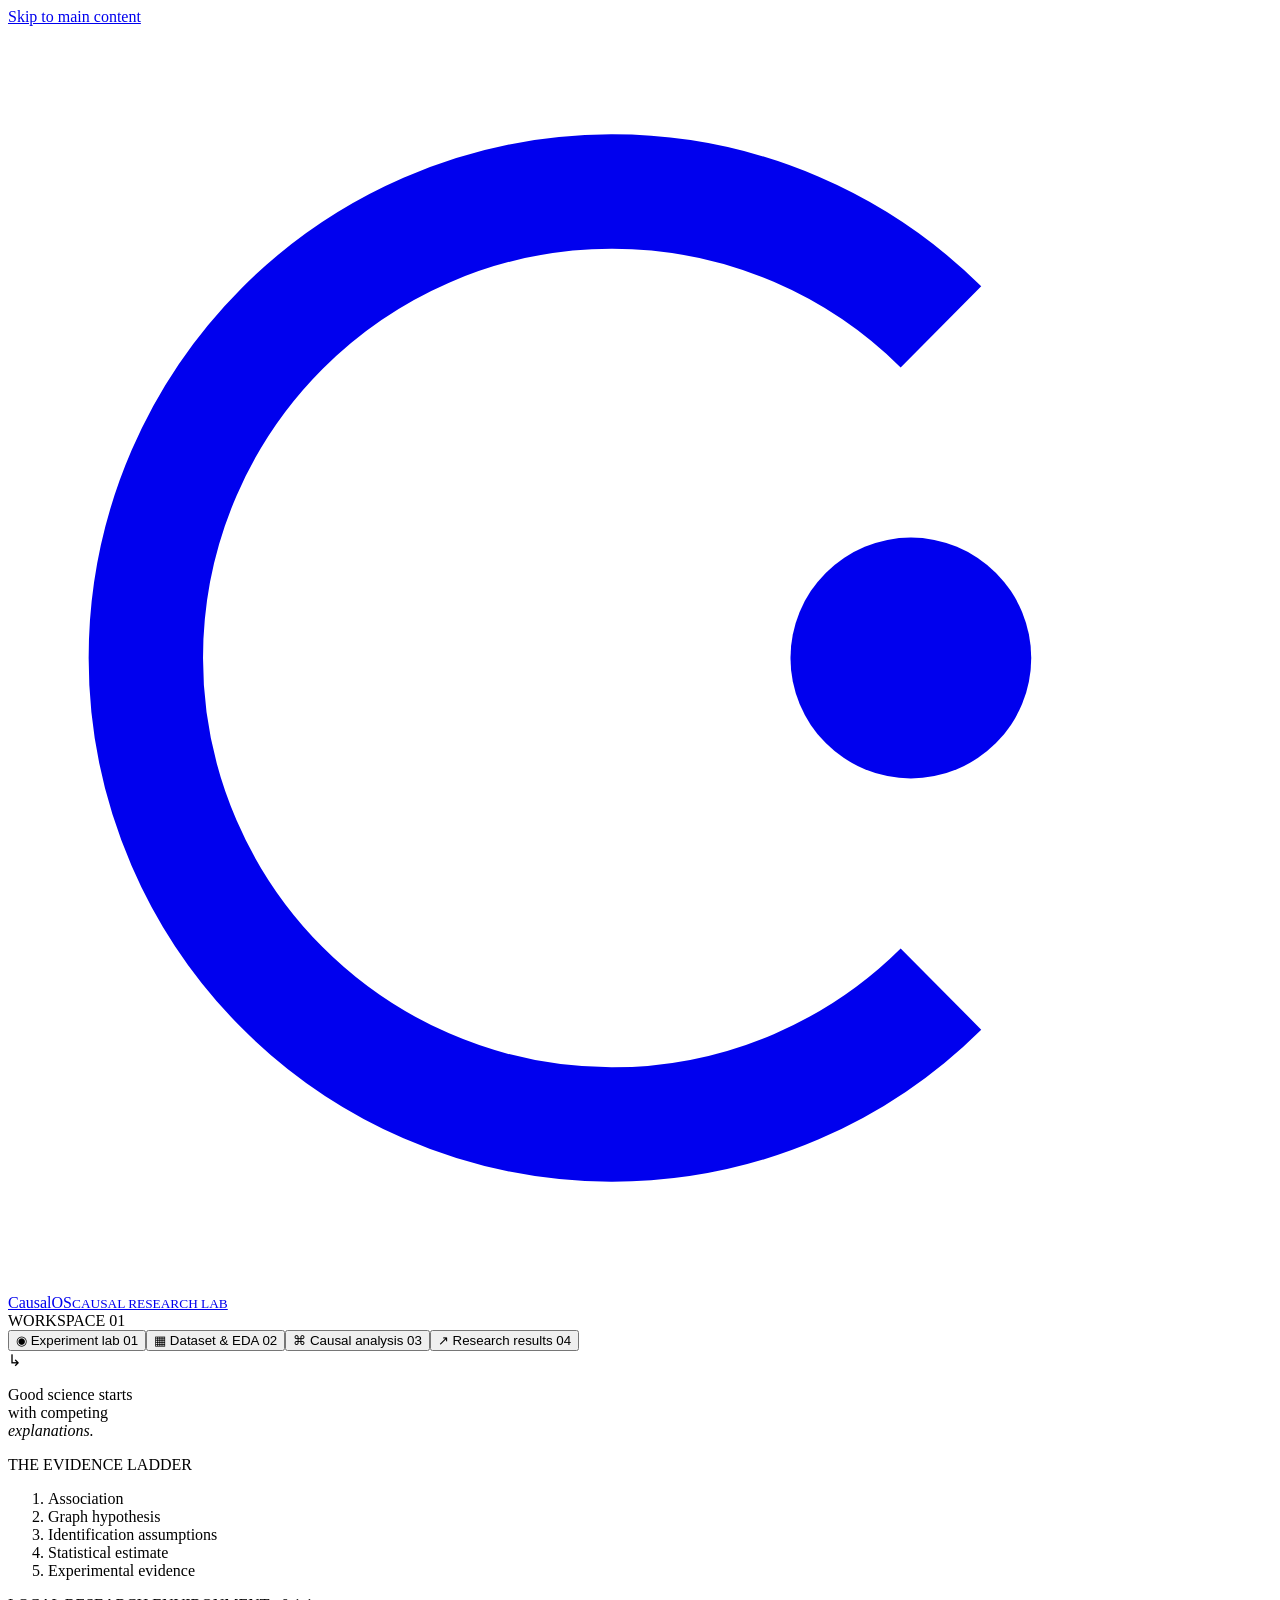
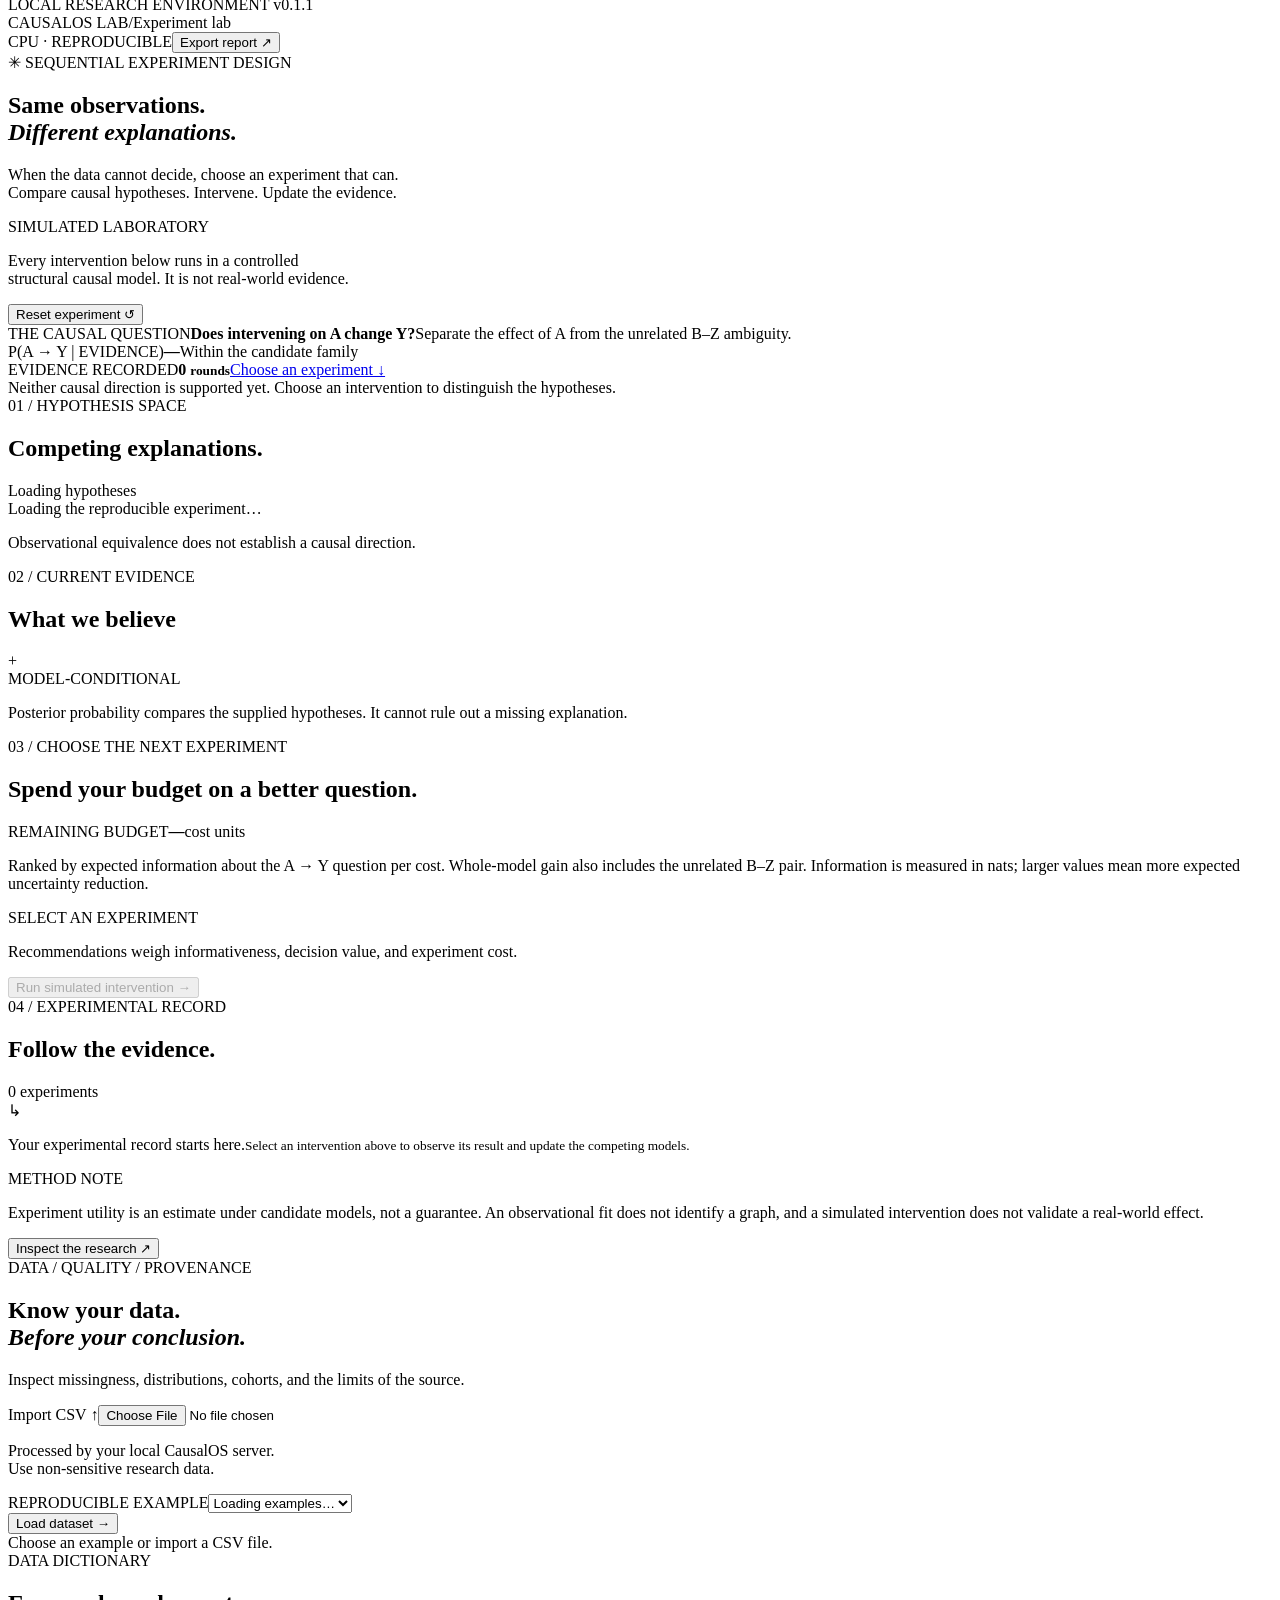
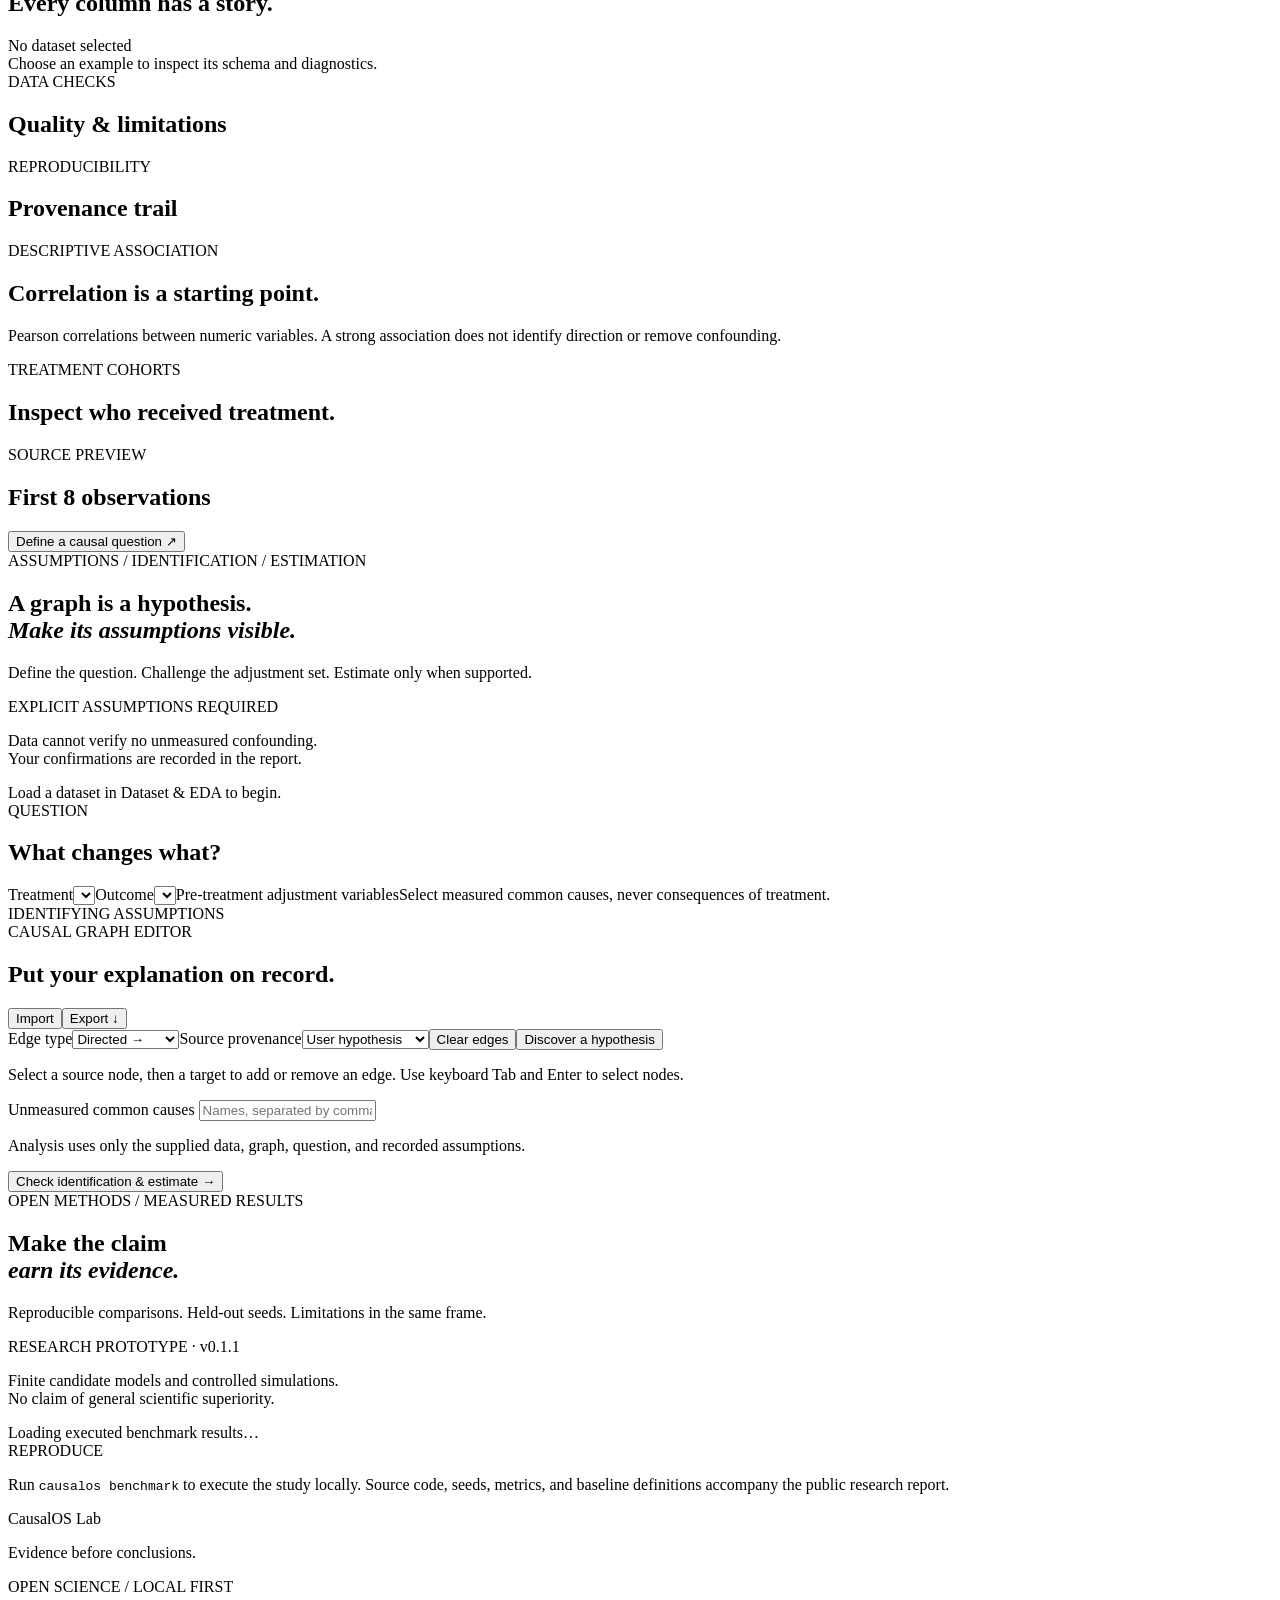
==== commit f14233f8: "Clarify project presentation and preserve technical evidence" ====
--- a/causalos/web/index.html
+++ b/causalos/web/index.html
@@ -1,11 +1,11 @@
 <!doctype html>
 <html lang="en">
-<head><meta charset="utf-8"><meta name="viewport" content="width=device-width,initial-scale=1"><meta name="theme-color" content="#f5f4ed"><title>CAUSALOS LAB · Evidence before conclusions</title><link rel="icon" href="data:image/svg+xml,%3Csvg xmlns='http://www.w3.org/2000/svg' viewBox='0 0 64 64'%3E%3Crect width='64' height='64' rx='16' fill='%23233fc9'/%3E%3Cpath d='M45 20a18 18 0 1 0 0 24' fill='none' stroke='%23fff' stroke-width='5'/%3E%3Ccircle cx='42' cy='32' r='5' fill='%23d4e577'/%3E%3C/svg%3E"><link rel="stylesheet" href="/styles.css"><script defer src="/app.js"></script><script defer src="/counterfactual.js"></script><script defer src="/evidence.js"></script></head>
+<head><meta charset="utf-8"><meta name="viewport" content="width=device-width,initial-scale=1"><meta name="theme-color" content="#f5f4ed"><title>CausalOS Lab · Evidence before conclusions</title><link rel="icon" href="data:image/svg+xml,%3Csvg xmlns='http://www.w3.org/2000/svg' viewBox='0 0 64 64'%3E%3Crect width='64' height='64' rx='16' fill='%23233fc9'/%3E%3Cpath d='M45 20a18 18 0 1 0 0 24' fill='none' stroke='%23fff' stroke-width='5'/%3E%3Ccircle cx='42' cy='32' r='5' fill='%23d4e577'/%3E%3C/svg%3E"><link rel="stylesheet" href="/styles.css"><script defer src="/app.js"></script><script defer src="/counterfactual.js"></script><script defer src="/evidence.js"></script></head>
 <body>
 <a class="skip-link" href="#main">Skip to main content</a>
 <div class="shell">
 <aside class="sidebar" aria-label="Lab navigation">
-<a class="brand" href="#experiment" aria-label="CAUSALOS home"><svg viewBox="0 0 42 42" aria-hidden="true"><path d="M31 10a15.5 15.5 0 1 0 0 22" fill="none" stroke="currentColor" stroke-width="3.8"/><circle cx="30" cy="21" r="4" fill="currentColor"/></svg><span>CAUSALOS<small>CAUSAL RESEARCH LAB</small></span></a>
+<a class="brand" href="#experiment" aria-label="CausalOS home"><svg viewBox="0 0 42 42" aria-hidden="true"><path d="M31 10a15.5 15.5 0 1 0 0 22" fill="none" stroke="currentColor" stroke-width="3.8"/><circle cx="30" cy="21" r="4" fill="currentColor"/></svg><span>CausalOS<small>CAUSAL RESEARCH LAB</small></span></a>
 <div class="workspace-label">WORKSPACE <span>01</span></div>
 <nav><button data-view="experiment" class="nav-item active" aria-current="page"><span class="nav-icon" aria-hidden="true">◉</span> Experiment lab <span class="nav-number">01</span></button><button data-view="data" class="nav-item"><span class="nav-icon" aria-hidden="true">▦</span> Dataset & EDA <span class="nav-number">02</span></button><button data-view="analysis" class="nav-item"><span class="nav-icon" aria-hidden="true">⌘</span> Causal analysis <span class="nav-number">03</span></button><button data-view="benchmarks" class="nav-item"><span class="nav-icon" aria-hidden="true">↗</span> Research results <span class="nav-number">04</span></button></nav>
 <div class="sidebar-note"><span class="note-mark">↳</span><p>Good science starts<br> with competing<br> <em>explanations.</em></p><div class="fine-rule"></div><span class="eyebrow">THE EVIDENCE LADDER</span><ol><li>Association</li><li>Graph hypothesis</li><li>Identification assumptions</li><li>Statistical estimate</li><li>Experimental evidence</li></ol></div>
@@ -23,10 +23,10 @@
 <article class="panel timeline-panel"><div class="panel-top"><div><span class="eyebrow">04 / EXPERIMENTAL RECORD</span><h2>Follow the evidence.</h2></div><span class="tag neutral" id="history-count">0 experiments</span></div><div id="experiment-history" class="experiment-history"><div class="timeline-empty"><span>↳</span><p>Your experimental record starts here.<small>Select an intervention above to observe its result and update the competing models.</small></p></div></div></article>
 <div class="method-note"><span>METHOD NOTE</span><p>Experiment utility is an estimate under candidate models, not a guarantee. An observational fit does not identify a graph, and a simulated intervention does not validate a real-world effect.</p><button class="text-button" data-view="benchmarks">Inspect the research <span>↗</span></button></div>
 </section>
-<section id="view-data" class="view" aria-labelledby="data-title"><div class="page-heading compact"><div><div class="eyebrow blue">DATA / QUALITY / PROVENANCE</div><h1 id="data-title">Know your data.<br> <em>Before your conclusion.</em></h1><p class="intro">Inspect missingness, distributions, cohorts, and the limits of the source.</p></div><div class="heading-aside"><label class="button button-primary file-button">Import CSV <span>↑</span><input id="csv-file" type="file" accept=".csv,text/csv" aria-label="Import CSV"></label><p>Processed by your local CAUSALOS server.<br> Use non-sensitive research data.</p></div></div><article class="panel dataset-selector"><div><label class="eyebrow" for="example-select">REPRODUCIBLE EXAMPLE</label><select id="example-select"><option value="">Loading examples…</option></select></div><button id="load-example" class="button button-outline">Load dataset →</button><div id="dataset-source" class="dataset-source">Choose an example or import a CSV file.</div></article><div id="dataset-overview" class="dataset-overview"></div><article class="panel"><div class="panel-top"><div><span class="eyebrow">DATA DICTIONARY</span><h2>Every column has a story.</h2></div><span id="dataset-name" class="tag neutral">No dataset selected</span></div><div id="profile-table" class="table-wrap"><div class="empty-state">Choose an example to inspect its schema and diagnostics.</div></div></article><div class="two-column"><article class="panel"><div class="panel-top"><div><span class="eyebrow">DATA CHECKS</span><h2>Quality & limitations</h2></div></div><div id="data-warnings" class="detail-content"></div></article><article class="panel"><div class="panel-top"><div><span class="eyebrow">REPRODUCIBILITY</span><h2>Provenance trail</h2></div></div><div id="data-provenance" class="detail-content"></div></article></div><div class="two-column"><article class="panel"><div class="panel-top"><div><span class="eyebrow">DESCRIPTIVE ASSOCIATION</span><h2>Correlation is a starting point.</h2></div></div><div id="correlation-matrix" class="table-wrap"></div><p class="metric-note padded-note">Pearson correlations between numeric variables. A strong association does not identify direction or remove confounding.</p></article><article class="panel"><div class="panel-top"><div><span class="eyebrow">TREATMENT COHORTS</span><h2>Inspect who received treatment.</h2></div></div><div id="cohort-table" class="table-wrap"></div><div id="balance-table" class="table-wrap"></div></article></div><article class="panel"><div class="panel-top"><div><span class="eyebrow">SOURCE PREVIEW</span><h2>First 8 observations</h2></div><button class="text-button" data-view="analysis">Define a causal question ↗</button></div><div id="data-preview" class="table-wrap"></div></article></section>
+<section id="view-data" class="view" aria-labelledby="data-title"><div class="page-heading compact"><div><div class="eyebrow blue">DATA / QUALITY / PROVENANCE</div><h1 id="data-title">Know your data.<br> <em>Before your conclusion.</em></h1><p class="intro">Inspect missingness, distributions, cohorts, and the limits of the source.</p></div><div class="heading-aside"><label class="button button-primary file-button">Import CSV <span>↑</span><input id="csv-file" type="file" accept=".csv,text/csv" aria-label="Import CSV"></label><p>Processed by your local CausalOS server.<br> Use non-sensitive research data.</p></div></div><article class="panel dataset-selector"><div><label class="eyebrow" for="example-select">REPRODUCIBLE EXAMPLE</label><select id="example-select"><option value="">Loading examples…</option></select></div><button id="load-example" class="button button-outline">Load dataset →</button><div id="dataset-source" class="dataset-source">Choose an example or import a CSV file.</div></article><div id="dataset-overview" class="dataset-overview"></div><article class="panel"><div class="panel-top"><div><span class="eyebrow">DATA DICTIONARY</span><h2>Every column has a story.</h2></div><span id="dataset-name" class="tag neutral">No dataset selected</span></div><div id="profile-table" class="table-wrap"><div class="empty-state">Choose an example to inspect its schema and diagnostics.</div></div></article><div class="two-column"><article class="panel"><div class="panel-top"><div><span class="eyebrow">DATA CHECKS</span><h2>Quality & limitations</h2></div></div><div id="data-warnings" class="detail-content"></div></article><article class="panel"><div class="panel-top"><div><span class="eyebrow">REPRODUCIBILITY</span><h2>Provenance trail</h2></div></div><div id="data-provenance" class="detail-content"></div></article></div><div class="two-column"><article class="panel"><div class="panel-top"><div><span class="eyebrow">DESCRIPTIVE ASSOCIATION</span><h2>Correlation is a starting point.</h2></div></div><div id="correlation-matrix" class="table-wrap"></div><p class="metric-note padded-note">Pearson correlations between numeric variables. A strong association does not identify direction or remove confounding.</p></article><article class="panel"><div class="panel-top"><div><span class="eyebrow">TREATMENT COHORTS</span><h2>Inspect who received treatment.</h2></div></div><div id="cohort-table" class="table-wrap"></div><div id="balance-table" class="table-wrap"></div></article></div><article class="panel"><div class="panel-top"><div><span class="eyebrow">SOURCE PREVIEW</span><h2>First 8 observations</h2></div><button class="text-button" data-view="analysis">Define a causal question ↗</button></div><div id="data-preview" class="table-wrap"></div></article></section>
 <section id="view-analysis" class="view" aria-labelledby="analysis-title"><div class="page-heading compact"><div><div class="eyebrow blue">ASSUMPTIONS / IDENTIFICATION / ESTIMATION</div><h1 id="analysis-title">A graph is a hypothesis.<br> <em>Make its assumptions visible.</em></h1><p class="intro">Define the question. Challenge the adjustment set. Estimate only when supported.</p></div><div class="heading-aside"><span class="tag amber">EXPLICIT ASSUMPTIONS REQUIRED</span><p>Data cannot verify no unmeasured confounding.<br> Your confirmations are recorded in the report.</p></div></div><div id="analysis-data-notice" class="info-banner">Load a dataset in Dataset & EDA to begin.</div><div class="two-column analysis-columns"><article class="panel"><div class="panel-top"><div><span class="eyebrow">QUESTION</span><h2>What changes what?</h2></div></div><div class="form-grid"><label>Treatment<select id="treatment-select"></select></label><label>Outcome<select id="outcome-select"></select></label><label class="span-two">Pre-treatment adjustment variables<span class="field-hint">Select measured common causes, never consequences of treatment.</span><div id="covariate-options" class="check-options"></div></label></div><div class="subsection"><span class="eyebrow">IDENTIFYING ASSUMPTIONS</span><div id="assumption-options" class="assumption-options"></div></div></article><article class="panel graph-editor-panel"><div class="panel-top"><div><span class="eyebrow">CAUSAL GRAPH EDITOR</span><h2>Put your explanation on record.</h2></div><div><button id="import-graph" class="text-button">Import</button><button id="export-graph" class="text-button">Export ↓</button></div></div><div class="graph-editor-toolbar"><label>Edge type<select id="edge-type"><option value="directed">Directed →</option><option value="unresolved">Unresolved —</option></select></label><label>Source provenance<select id="graph-source"><option value="user">User hypothesis</option><option value="learned">Learned structure</option></select></label><button id="clear-edges" class="button button-small button-outline">Clear edges</button><button id="discover-graph" class="button button-small button-outline">Discover a hypothesis</button></div><div id="graph-editor" class="graph-editor"></div><p id="graph-editor-help" class="field-hint graph-help" role="status">Select a source node, then a target to add or remove an edge. Use keyboard Tab and Enter to select nodes.</p><label class="latent-input">Unmeasured common causes <input id="latent-nodes" placeholder="Names, separated by commas" aria-label="Unmeasured confounder names"></label><div id="edge-list" class="edge-list"></div></article></div><div class="analysis-run"><p>Analysis uses only the supplied data, graph, question, and recorded assumptions.</p><button id="run-analysis" class="button button-primary">Check identification & estimate <span>→</span></button></div><div id="analysis-results"></div></section>
 <section id="view-benchmarks" class="view" aria-labelledby="research-title"><div class="page-heading compact"><div><div class="eyebrow blue">OPEN METHODS / MEASURED RESULTS</div><h1 id="research-title">Make the claim<br> <em>earn its evidence.</em></h1><p class="intro">Reproducible comparisons. Held-out seeds. Limitations in the same frame.</p></div><div class="heading-aside"><span class="tag neutral">RESEARCH PROTOTYPE · v0.1.1</span><p>Finite candidate models and controlled simulations.<br> No claim of general scientific superiority.</p></div></div><div id="benchmark-content" class="panel detail-content"><div class="empty-state">Loading executed benchmark results…</div></div><div class="method-note"><span>REPRODUCE</span><p>Run <code>causalos benchmark</code> to execute the study locally. Source code, seeds, metrics, and baseline definitions accompany the public research report.</p></div></section>
-<footer class="footer"><span>CAUSALOS LAB</span><p>Evidence before conclusions.</p><span>OPEN SCIENCE / LOCAL FIRST</span></footer>
+<footer class="footer"><span>CausalOS Lab</span><p>Evidence before conclusions.</p><span>OPEN SCIENCE / LOCAL FIRST</span></footer>
 </main></div></div>
 <dialog id="graph-dialog"><form method="dialog"><div class="panel-top"><h2>Import a causal hypothesis</h2><button value="cancel" class="text-button" aria-label="Close graph import">✕</button></div><p class="field-hint">JSON with nodes, edges, unresolved, and optional latent or bidirected arrays. Imported graphs require fresh assumption confirmations.</p><textarea id="graph-json" rows="10" placeholder='{"nodes":["X","Y"],"edges":[["X","Y"]],"unresolved":[],"latent":[]}'></textarea><div class="dialog-actions"><button value="cancel" class="button button-outline">Cancel</button><button type="button" id="apply-graph" class="button button-primary">Import graph</button></div></form></dialog>
 </body></html>
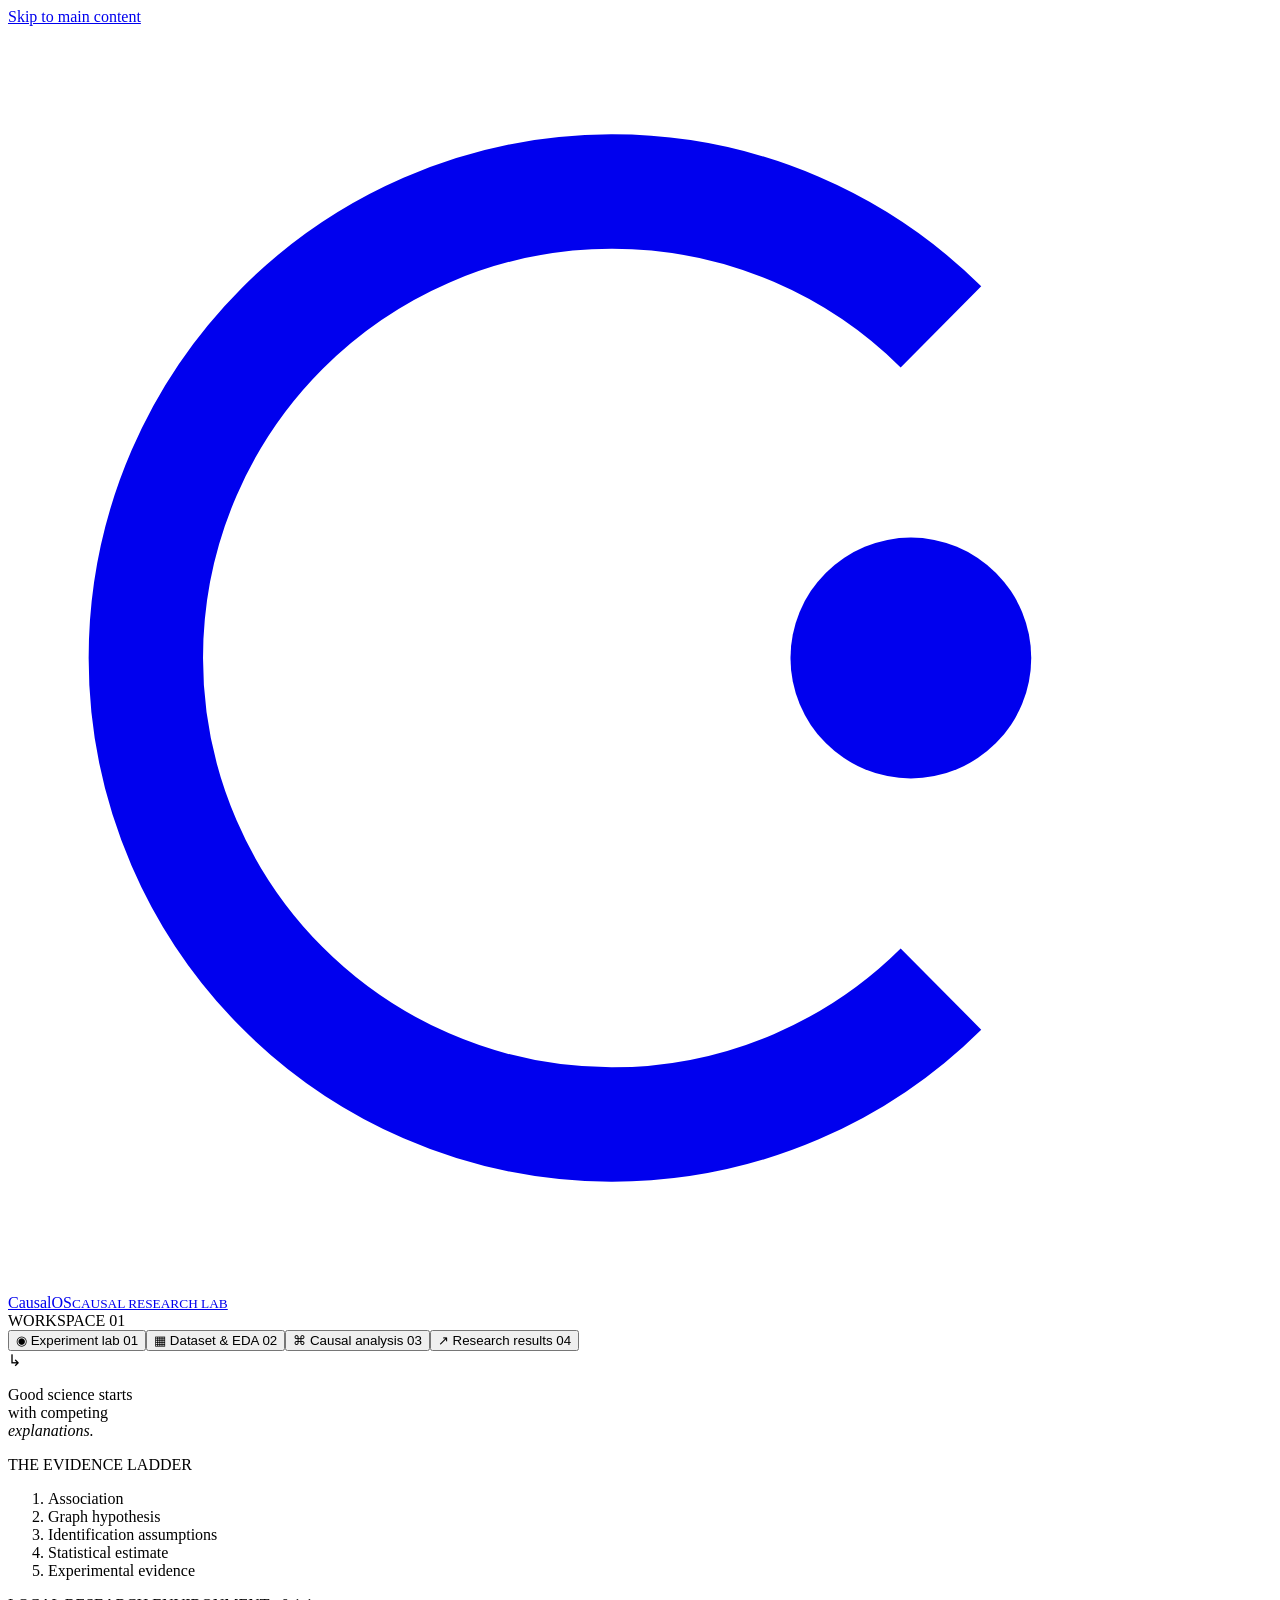
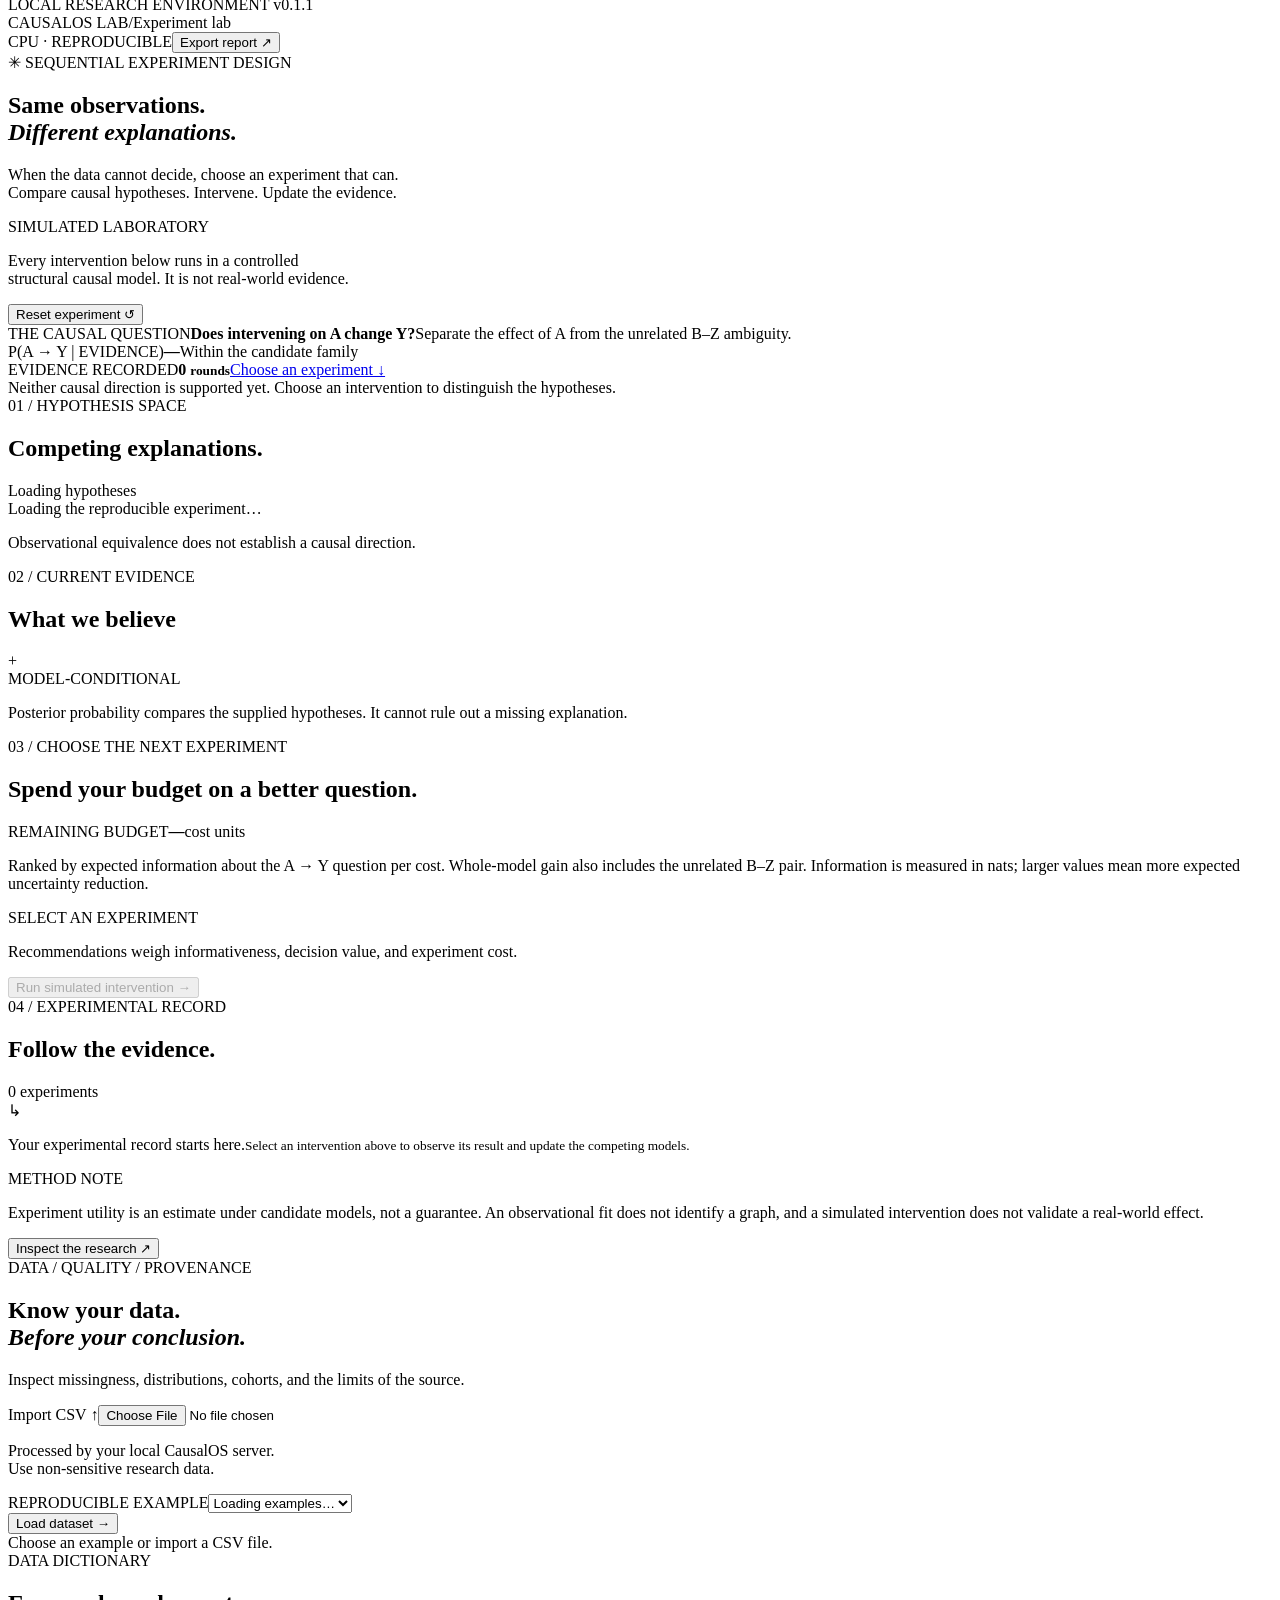
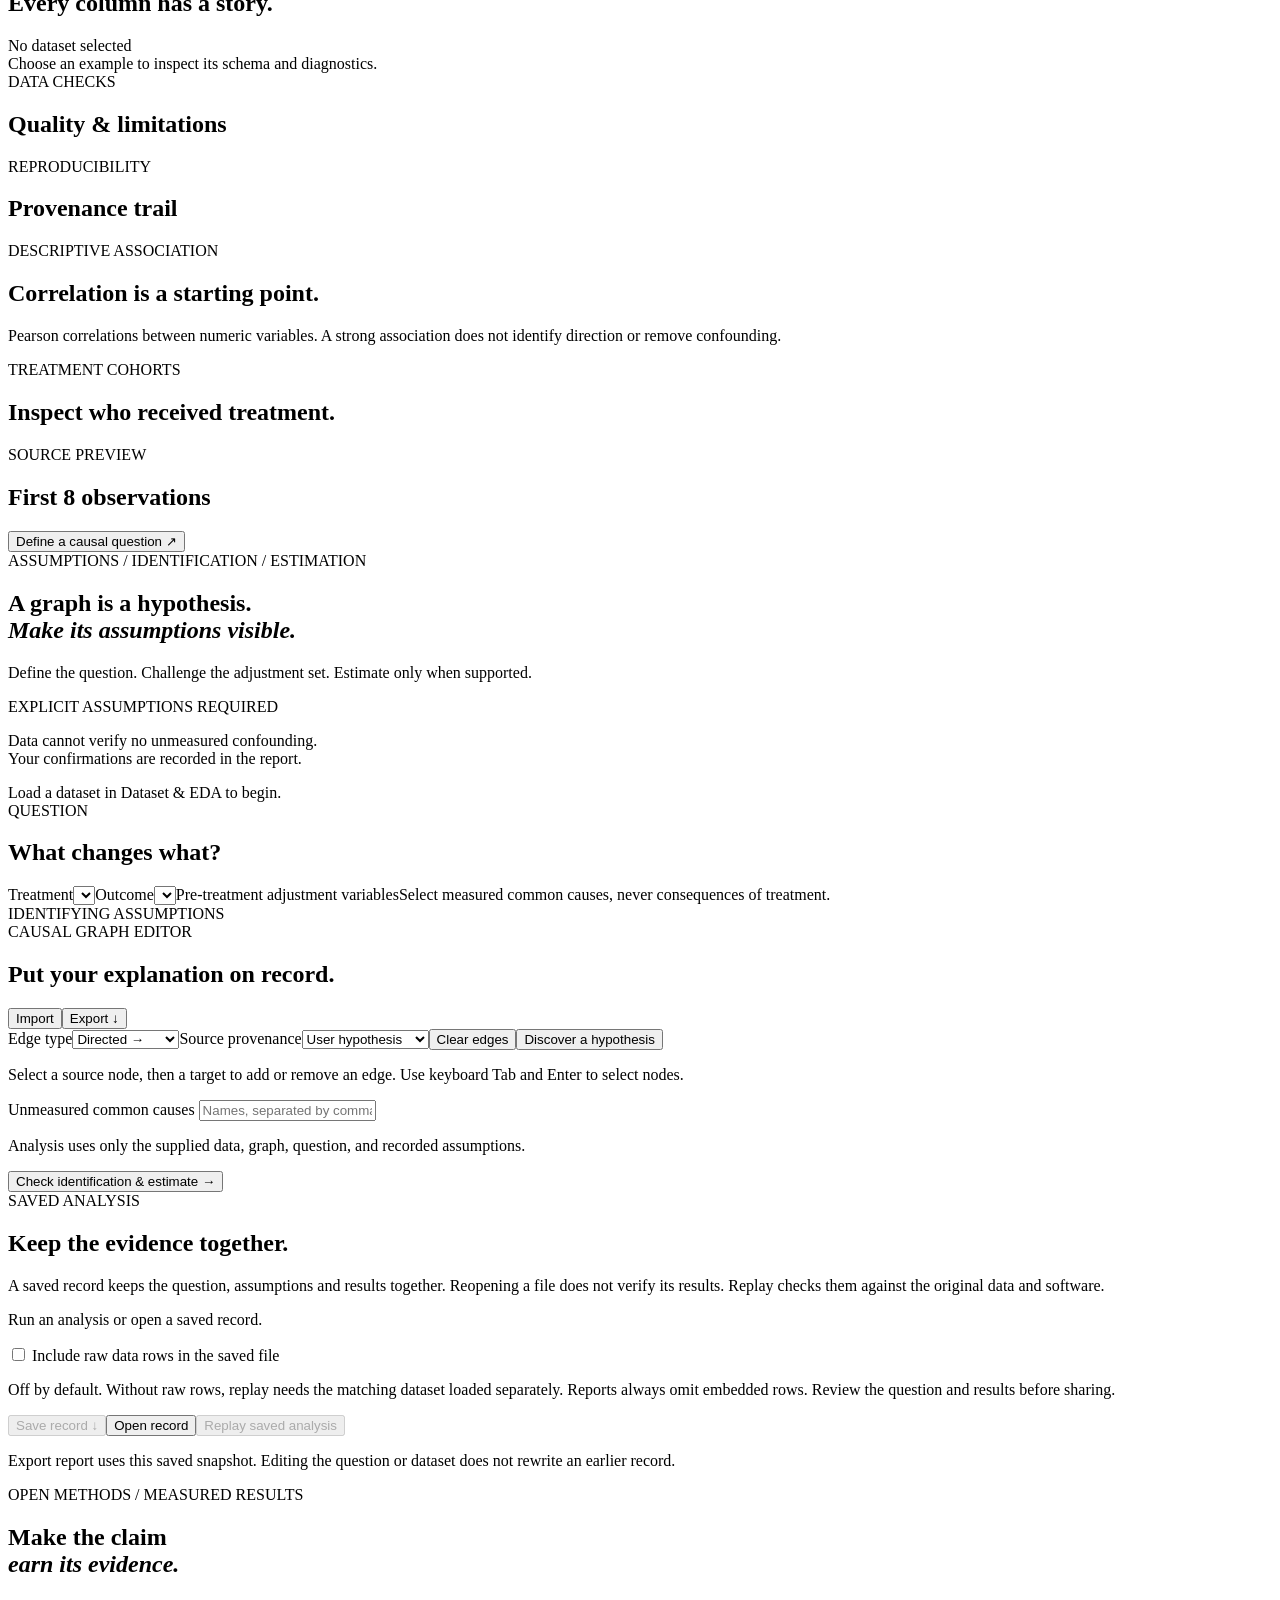
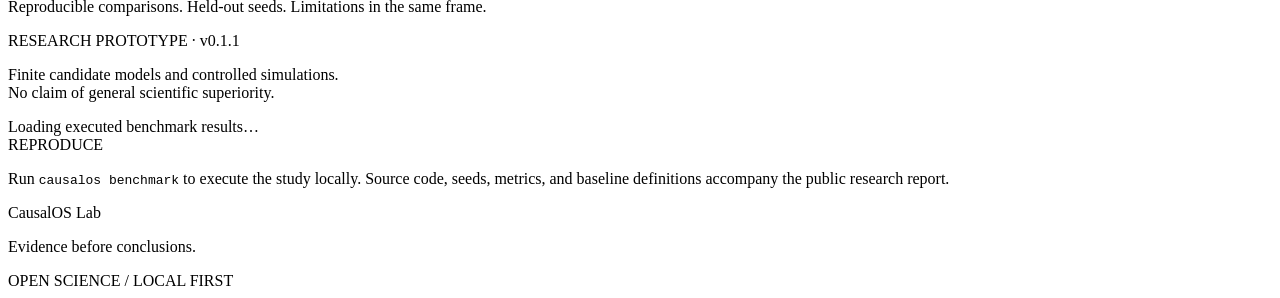
==== commit 4b75b49f: "Recover source and repair public replay" ====
--- a/causalos/web/index.html
+++ b/causalos/web/index.html
@@ -24,7 +24,7 @@
 <div class="method-note"><span>METHOD NOTE</span><p>Experiment utility is an estimate under candidate models, not a guarantee. An observational fit does not identify a graph, and a simulated intervention does not validate a real-world effect.</p><button class="text-button" data-view="benchmarks">Inspect the research <span>↗</span></button></div>
 </section>
 <section id="view-data" class="view" aria-labelledby="data-title"><div class="page-heading compact"><div><div class="eyebrow blue">DATA / QUALITY / PROVENANCE</div><h1 id="data-title">Know your data.<br> <em>Before your conclusion.</em></h1><p class="intro">Inspect missingness, distributions, cohorts, and the limits of the source.</p></div><div class="heading-aside"><label class="button button-primary file-button">Import CSV <span>↑</span><input id="csv-file" type="file" accept=".csv,text/csv" aria-label="Import CSV"></label><p>Processed by your local CausalOS server.<br> Use non-sensitive research data.</p></div></div><article class="panel dataset-selector"><div><label class="eyebrow" for="example-select">REPRODUCIBLE EXAMPLE</label><select id="example-select"><option value="">Loading examples…</option></select></div><button id="load-example" class="button button-outline">Load dataset →</button><div id="dataset-source" class="dataset-source">Choose an example or import a CSV file.</div></article><div id="dataset-overview" class="dataset-overview"></div><article class="panel"><div class="panel-top"><div><span class="eyebrow">DATA DICTIONARY</span><h2>Every column has a story.</h2></div><span id="dataset-name" class="tag neutral">No dataset selected</span></div><div id="profile-table" class="table-wrap"><div class="empty-state">Choose an example to inspect its schema and diagnostics.</div></div></article><div class="two-column"><article class="panel"><div class="panel-top"><div><span class="eyebrow">DATA CHECKS</span><h2>Quality & limitations</h2></div></div><div id="data-warnings" class="detail-content"></div></article><article class="panel"><div class="panel-top"><div><span class="eyebrow">REPRODUCIBILITY</span><h2>Provenance trail</h2></div></div><div id="data-provenance" class="detail-content"></div></article></div><div class="two-column"><article class="panel"><div class="panel-top"><div><span class="eyebrow">DESCRIPTIVE ASSOCIATION</span><h2>Correlation is a starting point.</h2></div></div><div id="correlation-matrix" class="table-wrap"></div><p class="metric-note padded-note">Pearson correlations between numeric variables. A strong association does not identify direction or remove confounding.</p></article><article class="panel"><div class="panel-top"><div><span class="eyebrow">TREATMENT COHORTS</span><h2>Inspect who received treatment.</h2></div></div><div id="cohort-table" class="table-wrap"></div><div id="balance-table" class="table-wrap"></div></article></div><article class="panel"><div class="panel-top"><div><span class="eyebrow">SOURCE PREVIEW</span><h2>First 8 observations</h2></div><button class="text-button" data-view="analysis">Define a causal question ↗</button></div><div id="data-preview" class="table-wrap"></div></article></section>
-<section id="view-analysis" class="view" aria-labelledby="analysis-title"><div class="page-heading compact"><div><div class="eyebrow blue">ASSUMPTIONS / IDENTIFICATION / ESTIMATION</div><h1 id="analysis-title">A graph is a hypothesis.<br> <em>Make its assumptions visible.</em></h1><p class="intro">Define the question. Challenge the adjustment set. Estimate only when supported.</p></div><div class="heading-aside"><span class="tag amber">EXPLICIT ASSUMPTIONS REQUIRED</span><p>Data cannot verify no unmeasured confounding.<br> Your confirmations are recorded in the report.</p></div></div><div id="analysis-data-notice" class="info-banner">Load a dataset in Dataset & EDA to begin.</div><div class="two-column analysis-columns"><article class="panel"><div class="panel-top"><div><span class="eyebrow">QUESTION</span><h2>What changes what?</h2></div></div><div class="form-grid"><label>Treatment<select id="treatment-select"></select></label><label>Outcome<select id="outcome-select"></select></label><label class="span-two">Pre-treatment adjustment variables<span class="field-hint">Select measured common causes, never consequences of treatment.</span><div id="covariate-options" class="check-options"></div></label></div><div class="subsection"><span class="eyebrow">IDENTIFYING ASSUMPTIONS</span><div id="assumption-options" class="assumption-options"></div></div></article><article class="panel graph-editor-panel"><div class="panel-top"><div><span class="eyebrow">CAUSAL GRAPH EDITOR</span><h2>Put your explanation on record.</h2></div><div><button id="import-graph" class="text-button">Import</button><button id="export-graph" class="text-button">Export ↓</button></div></div><div class="graph-editor-toolbar"><label>Edge type<select id="edge-type"><option value="directed">Directed →</option><option value="unresolved">Unresolved —</option></select></label><label>Source provenance<select id="graph-source"><option value="user">User hypothesis</option><option value="learned">Learned structure</option></select></label><button id="clear-edges" class="button button-small button-outline">Clear edges</button><button id="discover-graph" class="button button-small button-outline">Discover a hypothesis</button></div><div id="graph-editor" class="graph-editor"></div><p id="graph-editor-help" class="field-hint graph-help" role="status">Select a source node, then a target to add or remove an edge. Use keyboard Tab and Enter to select nodes.</p><label class="latent-input">Unmeasured common causes <input id="latent-nodes" placeholder="Names, separated by commas" aria-label="Unmeasured confounder names"></label><div id="edge-list" class="edge-list"></div></article></div><div class="analysis-run"><p>Analysis uses only the supplied data, graph, question, and recorded assumptions.</p><button id="run-analysis" class="button button-primary">Check identification & estimate <span>→</span></button></div><div id="analysis-results"></div></section>
+<section id="view-analysis" class="view" aria-labelledby="analysis-title"><div class="page-heading compact"><div><div class="eyebrow blue">ASSUMPTIONS / IDENTIFICATION / ESTIMATION</div><h1 id="analysis-title">A graph is a hypothesis.<br> <em>Make its assumptions visible.</em></h1><p class="intro">Define the question. Challenge the adjustment set. Estimate only when supported.</p></div><div class="heading-aside"><span class="tag amber">EXPLICIT ASSUMPTIONS REQUIRED</span><p>Data cannot verify no unmeasured confounding.<br> Your confirmations are recorded in the report.</p></div></div><div id="analysis-data-notice" class="info-banner">Load a dataset in Dataset & EDA to begin.</div><div class="two-column analysis-columns"><article class="panel"><div class="panel-top"><div><span class="eyebrow">QUESTION</span><h2>What changes what?</h2></div></div><div class="form-grid"><label>Treatment<select id="treatment-select"></select></label><label>Outcome<select id="outcome-select"></select></label><label class="span-two">Pre-treatment adjustment variables<span class="field-hint">Select measured common causes, never consequences of treatment.</span><div id="covariate-options" class="check-options"></div></label></div><div class="subsection"><span class="eyebrow">IDENTIFYING ASSUMPTIONS</span><div id="assumption-options" class="assumption-options"></div></div></article><article class="panel graph-editor-panel"><div class="panel-top"><div><span class="eyebrow">CAUSAL GRAPH EDITOR</span><h2>Put your explanation on record.</h2></div><div><button id="import-graph" class="text-button">Import</button><button id="export-graph" class="text-button">Export ↓</button></div></div><div class="graph-editor-toolbar"><label>Edge type<select id="edge-type"><option value="directed">Directed →</option><option value="unresolved">Unresolved —</option></select></label><label>Source provenance<select id="graph-source"><option value="user">User hypothesis</option><option value="learned">Learned structure</option></select></label><button id="clear-edges" class="button button-small button-outline">Clear edges</button><button id="discover-graph" class="button button-small button-outline">Discover a hypothesis</button></div><div id="graph-editor" class="graph-editor"></div><p id="graph-editor-help" class="field-hint graph-help" role="status">Select a source node, then a target to add or remove an edge. Use keyboard Tab and Enter to select nodes.</p><label class="latent-input">Unmeasured common causes <input id="latent-nodes" placeholder="Names, separated by commas" aria-label="Unmeasured confounder names"></label><div id="edge-list" class="edge-list"></div></article></div><div class="analysis-run"><p>Analysis uses only the supplied data, graph, question, and recorded assumptions.</p><button id="run-analysis" class="button button-primary">Check identification & estimate <span>→</span></button></div><article class="panel analysis-record"><div class="panel-top"><div><span class="eyebrow">SAVED ANALYSIS</span><h2>Keep the evidence together.</h2></div></div><div class="detail-content"><p>A saved record keeps the question, assumptions and results together. Reopening a file does not verify its results. Replay checks them against the original data and software.</p><p id="run-record-status" role="status">Run an analysis or open a saved record.</p><label class="check-option"><input id="run-include-data" type="checkbox"> Include raw data rows in the saved file</label><p class="field-hint">Off by default. Without raw rows, replay needs the matching dataset loaded separately. Reports always omit embedded rows. Review the question and results before sharing.</p><div class="record-actions"><button id="save-run" class="button button-small button-outline" disabled>Save record ↓</button><button id="open-run" class="button button-small button-outline">Open record</button><button id="replay-run" class="button button-small button-outline" disabled>Replay saved analysis</button><input id="run-file" type="file" accept=".json,application/json" hidden></div><p class="field-hint">Export report uses this saved snapshot. Editing the question or dataset does not rewrite an earlier record.</p></div></article><div id="analysis-results"></div></section>
 <section id="view-benchmarks" class="view" aria-labelledby="research-title"><div class="page-heading compact"><div><div class="eyebrow blue">OPEN METHODS / MEASURED RESULTS</div><h1 id="research-title">Make the claim<br> <em>earn its evidence.</em></h1><p class="intro">Reproducible comparisons. Held-out seeds. Limitations in the same frame.</p></div><div class="heading-aside"><span class="tag neutral">RESEARCH PROTOTYPE · v0.1.1</span><p>Finite candidate models and controlled simulations.<br> No claim of general scientific superiority.</p></div></div><div id="benchmark-content" class="panel detail-content"><div class="empty-state">Loading executed benchmark results…</div></div><div class="method-note"><span>REPRODUCE</span><p>Run <code>causalos benchmark</code> to execute the study locally. Source code, seeds, metrics, and baseline definitions accompany the public research report.</p></div></section>
 <footer class="footer"><span>CausalOS Lab</span><p>Evidence before conclusions.</p><span>OPEN SCIENCE / LOCAL FIRST</span></footer>
 </main></div></div>
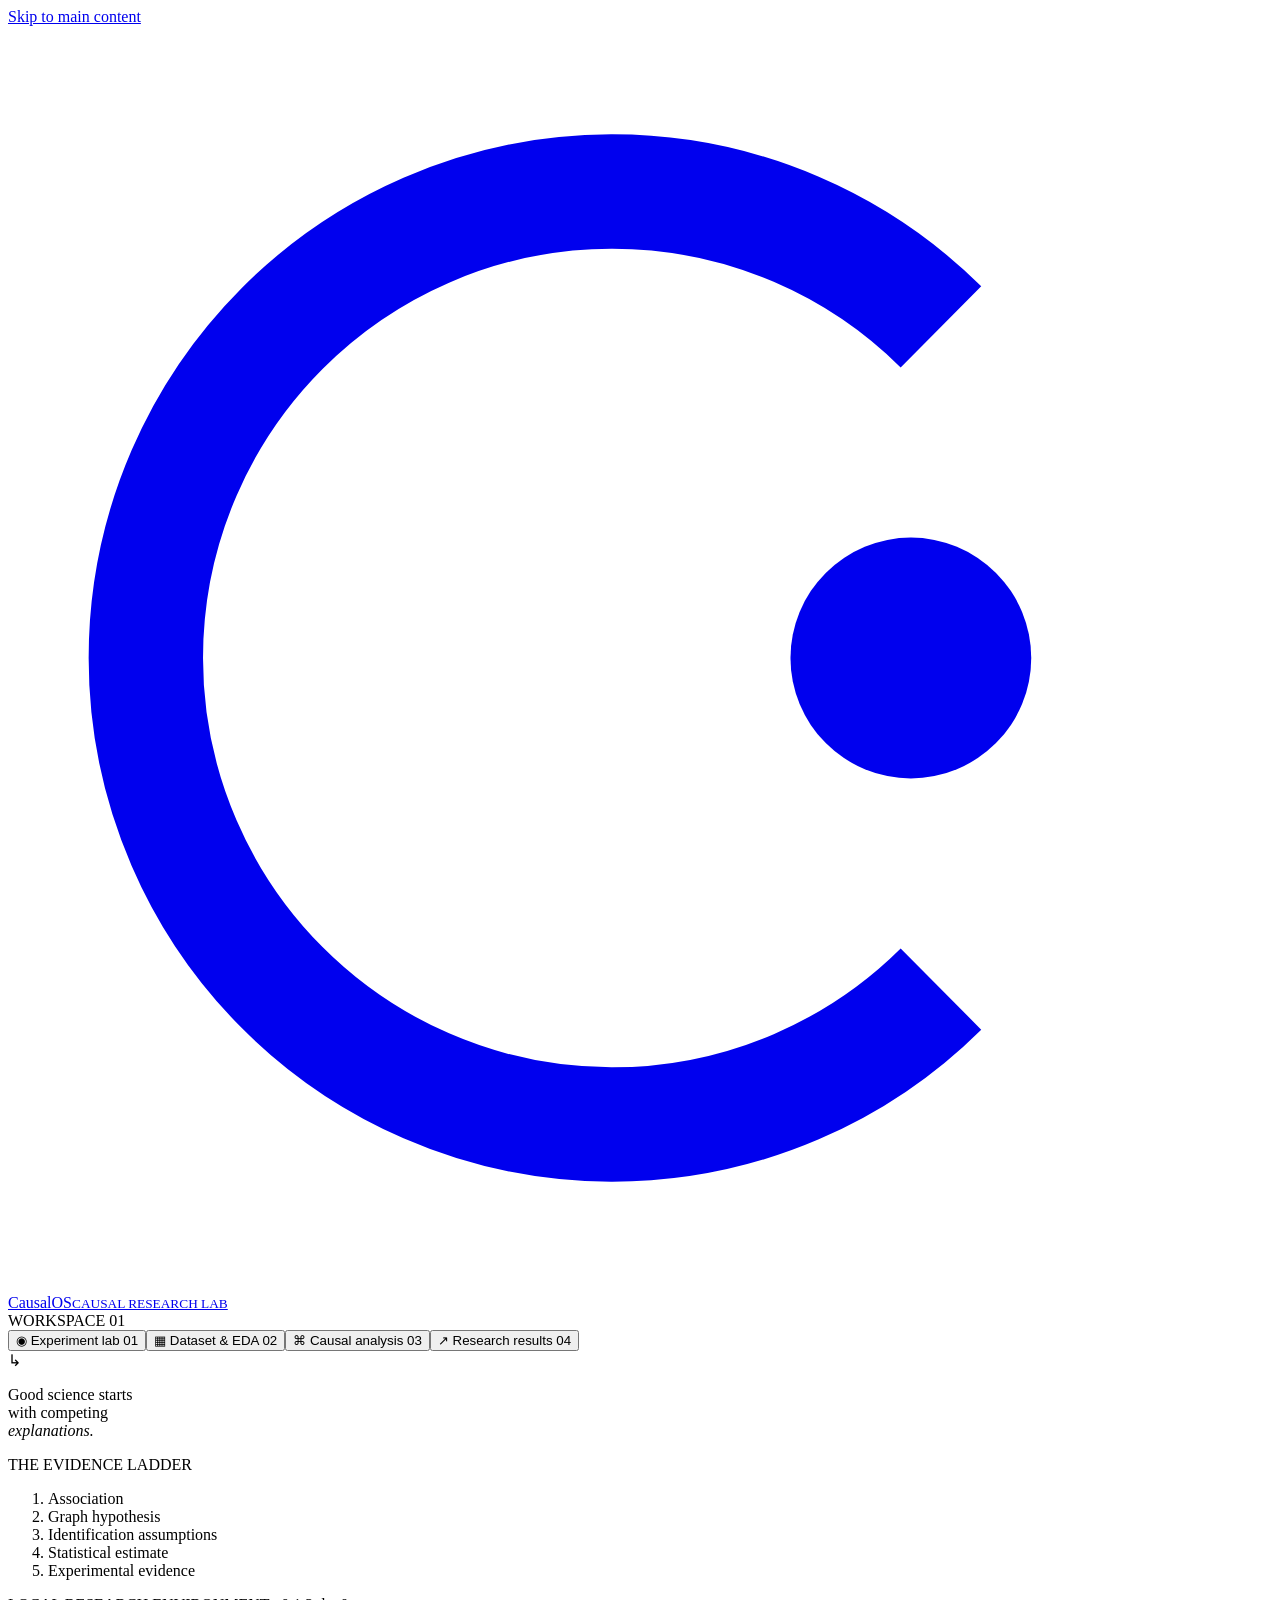
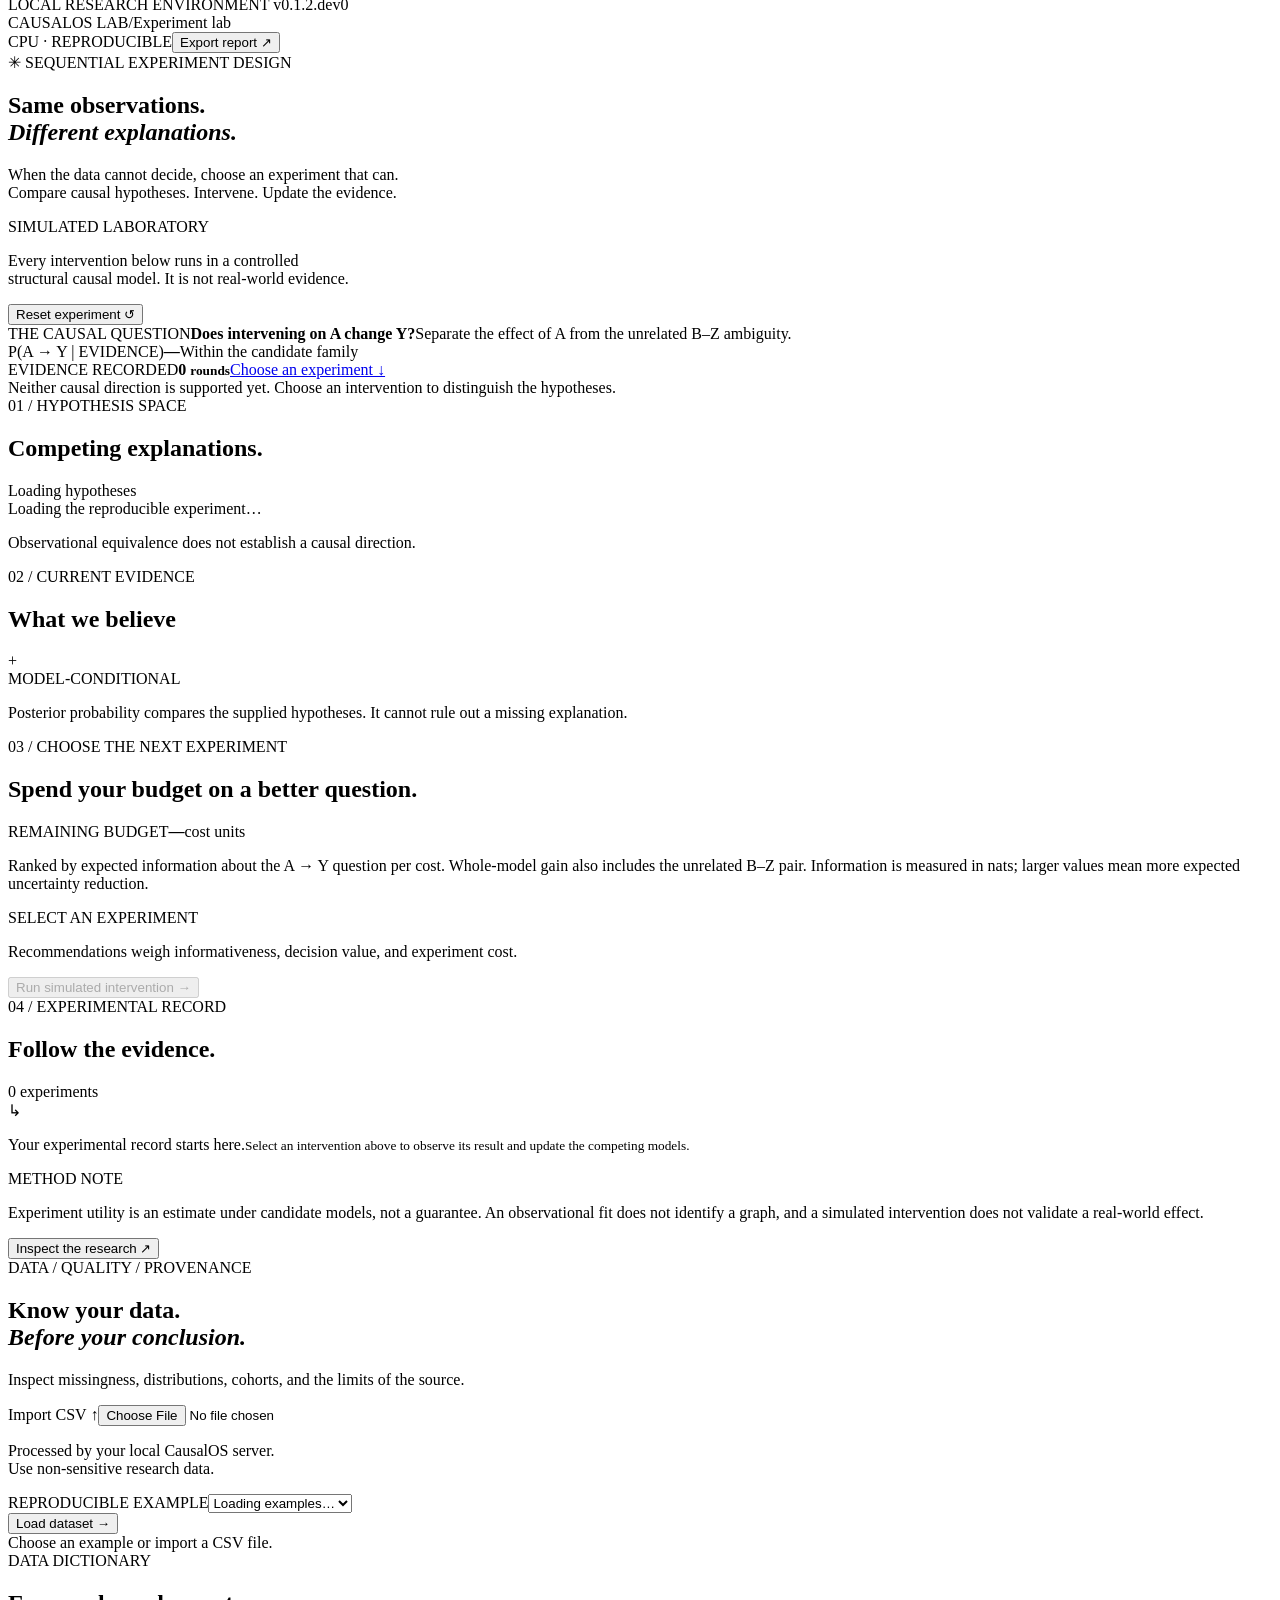
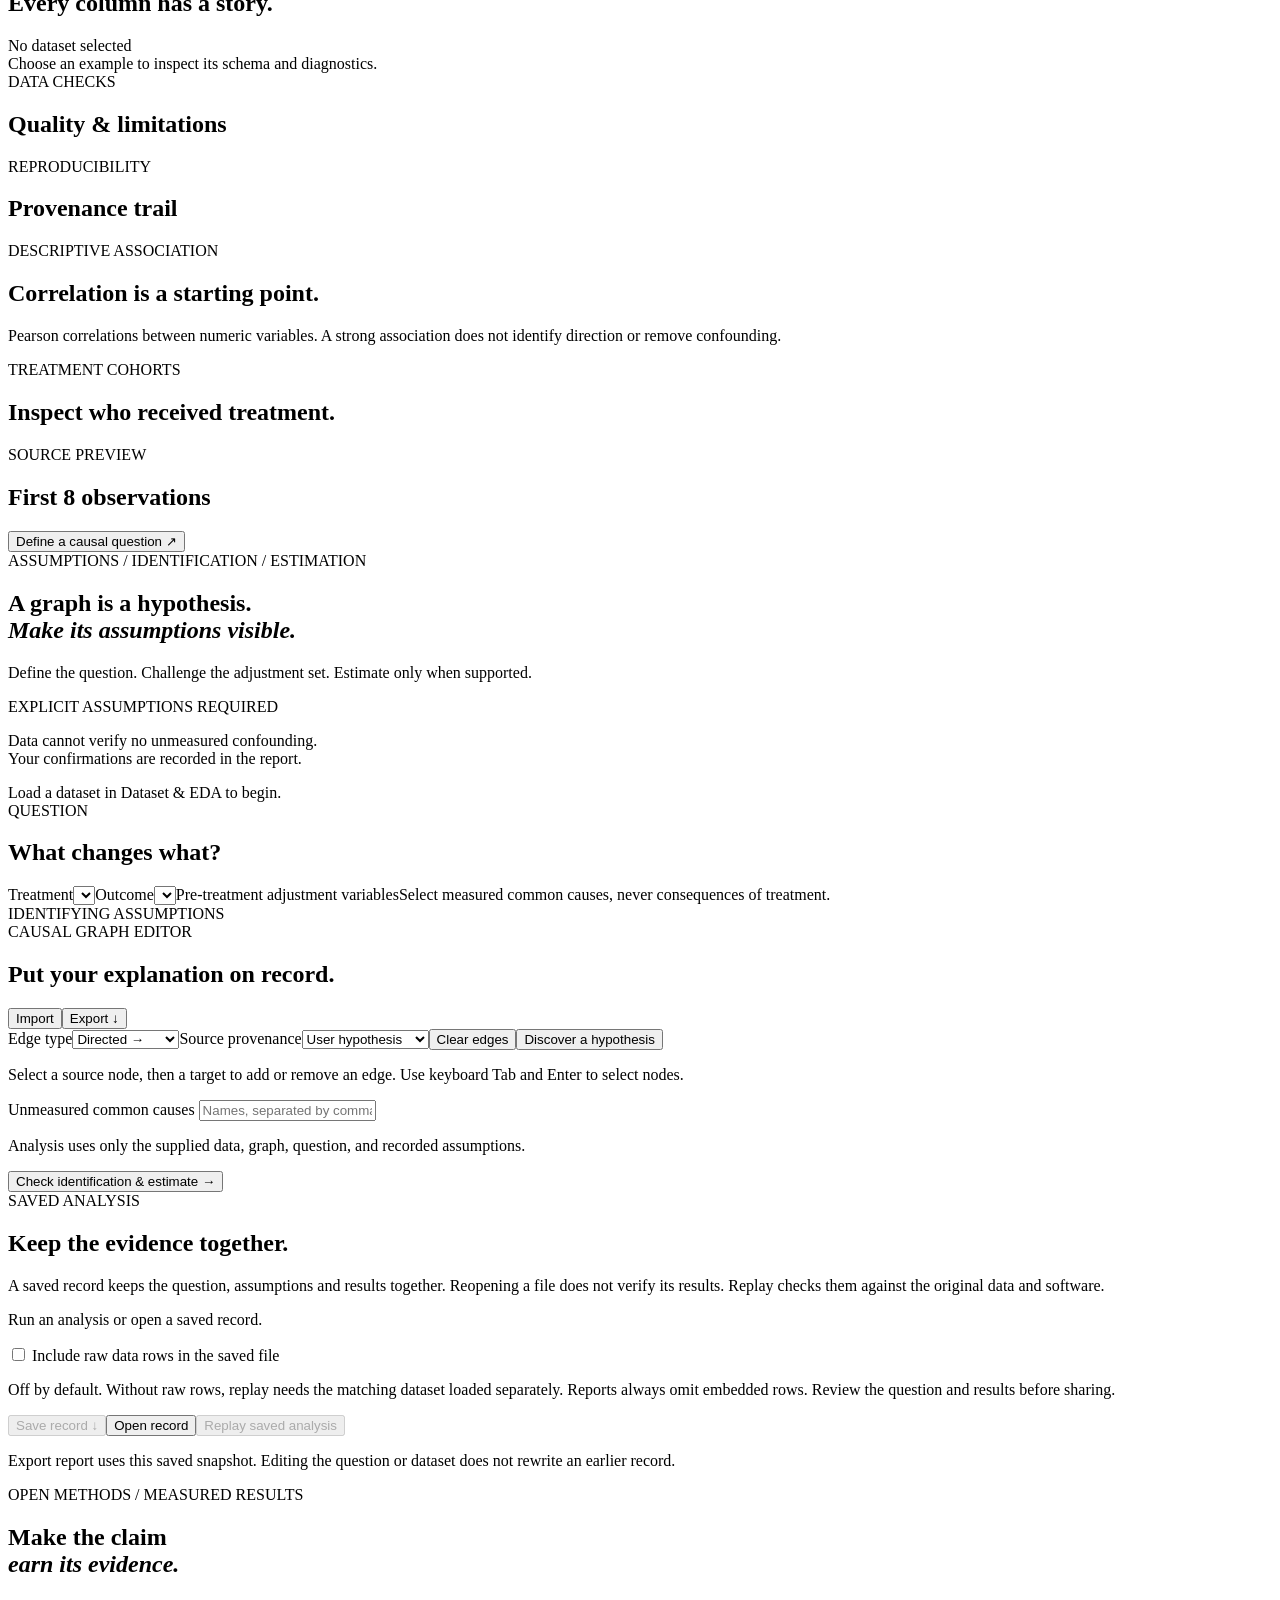
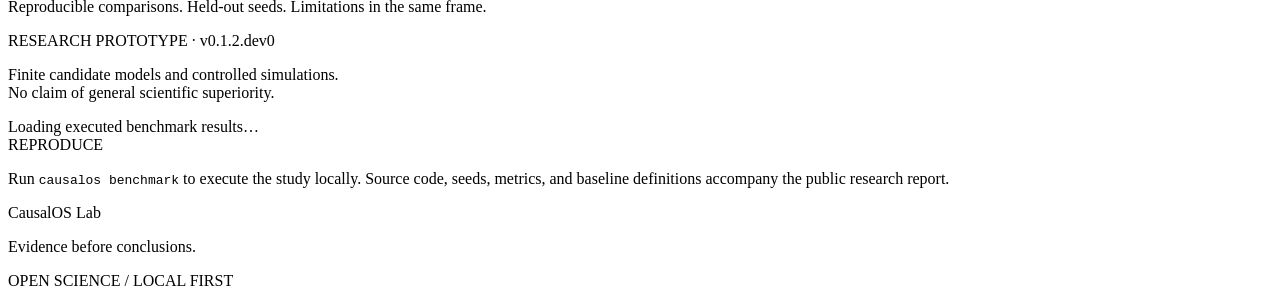
==== commit 1f25fabd: "Preserve analysis records and restore their questions in the laboratory" ====
--- a/causalos/web/index.html
+++ b/causalos/web/index.html
@@ -9,7 +9,7 @@
 <div class="workspace-label">WORKSPACE <span>01</span></div>
 <nav><button data-view="experiment" class="nav-item active" aria-current="page"><span class="nav-icon" aria-hidden="true">◉</span> Experiment lab <span class="nav-number">01</span></button><button data-view="data" class="nav-item"><span class="nav-icon" aria-hidden="true">▦</span> Dataset & EDA <span class="nav-number">02</span></button><button data-view="analysis" class="nav-item"><span class="nav-icon" aria-hidden="true">⌘</span> Causal analysis <span class="nav-number">03</span></button><button data-view="benchmarks" class="nav-item"><span class="nav-icon" aria-hidden="true">↗</span> Research results <span class="nav-number">04</span></button></nav>
 <div class="sidebar-note"><span class="note-mark">↳</span><p>Good science starts<br> with competing<br> <em>explanations.</em></p><div class="fine-rule"></div><span class="eyebrow">THE EVIDENCE LADDER</span><ol><li>Association</li><li>Graph hypothesis</li><li>Identification assumptions</li><li>Statistical estimate</li><li>Experimental evidence</li></ol></div>
-<div class="sidebar-bottom"><span class="status-dot"></span> LOCAL RESEARCH ENVIRONMENT <span class="version">v0.1.1</span></div>
+<div class="sidebar-bottom"><span class="status-dot"></span> LOCAL RESEARCH ENVIRONMENT <span class="version">v0.1.2.dev0</span></div>
 </aside>
 <div class="main-column"><header class="topbar"><div><span class="crumb">CAUSALOS LAB</span><span class="crumb-slash">/</span><span id="page-name">Experiment lab</span></div><div class="topbar-right"><span class="local-pill"><span class="status-dot"></span> CPU · REPRODUCIBLE</span><button id="export-report" class="button button-small button-outline">Export report <span aria-hidden="true">↗</span></button></div></header>
 <main id="main" tabindex="-1"><div id="global-error" class="error-banner" role="alert" hidden></div><div id="toast" class="toast" role="status" hidden></div>
@@ -23,9 +23,9 @@
 <article class="panel timeline-panel"><div class="panel-top"><div><span class="eyebrow">04 / EXPERIMENTAL RECORD</span><h2>Follow the evidence.</h2></div><span class="tag neutral" id="history-count">0 experiments</span></div><div id="experiment-history" class="experiment-history"><div class="timeline-empty"><span>↳</span><p>Your experimental record starts here.<small>Select an intervention above to observe its result and update the competing models.</small></p></div></div></article>
 <div class="method-note"><span>METHOD NOTE</span><p>Experiment utility is an estimate under candidate models, not a guarantee. An observational fit does not identify a graph, and a simulated intervention does not validate a real-world effect.</p><button class="text-button" data-view="benchmarks">Inspect the research <span>↗</span></button></div>
 </section>
-<section id="view-data" class="view" aria-labelledby="data-title"><div class="page-heading compact"><div><div class="eyebrow blue">DATA / QUALITY / PROVENANCE</div><h1 id="data-title">Know your data.<br> <em>Before your conclusion.</em></h1><p class="intro">Inspect missingness, distributions, cohorts, and the limits of the source.</p></div><div class="heading-aside"><label class="button button-primary file-button">Import CSV <span>↑</span><input id="csv-file" type="file" accept=".csv,text/csv" aria-label="Import CSV"></label><p>Processed by your local CausalOS server.<br> Use non-sensitive research data.</p></div></div><article class="panel dataset-selector"><div><label class="eyebrow" for="example-select">REPRODUCIBLE EXAMPLE</label><select id="example-select"><option value="">Loading examples…</option></select></div><button id="load-example" class="button button-outline">Load dataset →</button><div id="dataset-source" class="dataset-source">Choose an example or import a CSV file.</div></article><div id="dataset-overview" class="dataset-overview"></div><article class="panel"><div class="panel-top"><div><span class="eyebrow">DATA DICTIONARY</span><h2>Every column has a story.</h2></div><span id="dataset-name" class="tag neutral">No dataset selected</span></div><div id="profile-table" class="table-wrap"><div class="empty-state">Choose an example to inspect its schema and diagnostics.</div></div></article><div class="two-column"><article class="panel"><div class="panel-top"><div><span class="eyebrow">DATA CHECKS</span><h2>Quality & limitations</h2></div></div><div id="data-warnings" class="detail-content"></div></article><article class="panel"><div class="panel-top"><div><span class="eyebrow">REPRODUCIBILITY</span><h2>Provenance trail</h2></div></div><div id="data-provenance" class="detail-content"></div></article></div><div class="two-column"><article class="panel"><div class="panel-top"><div><span class="eyebrow">DESCRIPTIVE ASSOCIATION</span><h2>Correlation is a starting point.</h2></div></div><div id="correlation-matrix" class="table-wrap"></div><p class="metric-note padded-note">Pearson correlations between numeric variables. A strong association does not identify direction or remove confounding.</p></article><article class="panel"><div class="panel-top"><div><span class="eyebrow">TREATMENT COHORTS</span><h2>Inspect who received treatment.</h2></div></div><div id="cohort-table" class="table-wrap"></div><div id="balance-table" class="table-wrap"></div></article></div><article class="panel"><div class="panel-top"><div><span class="eyebrow">SOURCE PREVIEW</span><h2>First 8 observations</h2></div><button class="text-button" data-view="analysis">Define a causal question ↗</button></div><div id="data-preview" class="table-wrap"></div></article></section>
-<section id="view-analysis" class="view" aria-labelledby="analysis-title"><div class="page-heading compact"><div><div class="eyebrow blue">ASSUMPTIONS / IDENTIFICATION / ESTIMATION</div><h1 id="analysis-title">A graph is a hypothesis.<br> <em>Make its assumptions visible.</em></h1><p class="intro">Define the question. Challenge the adjustment set. Estimate only when supported.</p></div><div class="heading-aside"><span class="tag amber">EXPLICIT ASSUMPTIONS REQUIRED</span><p>Data cannot verify no unmeasured confounding.<br> Your confirmations are recorded in the report.</p></div></div><div id="analysis-data-notice" class="info-banner">Load a dataset in Dataset & EDA to begin.</div><div class="two-column analysis-columns"><article class="panel"><div class="panel-top"><div><span class="eyebrow">QUESTION</span><h2>What changes what?</h2></div></div><div class="form-grid"><label>Treatment<select id="treatment-select"></select></label><label>Outcome<select id="outcome-select"></select></label><label class="span-two">Pre-treatment adjustment variables<span class="field-hint">Select measured common causes, never consequences of treatment.</span><div id="covariate-options" class="check-options"></div></label></div><div class="subsection"><span class="eyebrow">IDENTIFYING ASSUMPTIONS</span><div id="assumption-options" class="assumption-options"></div></div></article><article class="panel graph-editor-panel"><div class="panel-top"><div><span class="eyebrow">CAUSAL GRAPH EDITOR</span><h2>Put your explanation on record.</h2></div><div><button id="import-graph" class="text-button">Import</button><button id="export-graph" class="text-button">Export ↓</button></div></div><div class="graph-editor-toolbar"><label>Edge type<select id="edge-type"><option value="directed">Directed →</option><option value="unresolved">Unresolved —</option></select></label><label>Source provenance<select id="graph-source"><option value="user">User hypothesis</option><option value="learned">Learned structure</option></select></label><button id="clear-edges" class="button button-small button-outline">Clear edges</button><button id="discover-graph" class="button button-small button-outline">Discover a hypothesis</button></div><div id="graph-editor" class="graph-editor"></div><p id="graph-editor-help" class="field-hint graph-help" role="status">Select a source node, then a target to add or remove an edge. Use keyboard Tab and Enter to select nodes.</p><label class="latent-input">Unmeasured common causes <input id="latent-nodes" placeholder="Names, separated by commas" aria-label="Unmeasured confounder names"></label><div id="edge-list" class="edge-list"></div></article></div><div class="analysis-run"><p>Analysis uses only the supplied data, graph, question, and recorded assumptions.</p><button id="run-analysis" class="button button-primary">Check identification & estimate <span>→</span></button></div><article class="panel analysis-record"><div class="panel-top"><div><span class="eyebrow">SAVED ANALYSIS</span><h2>Keep the evidence together.</h2></div></div><div class="detail-content"><p>A saved record keeps the question, assumptions and results together. Reopening a file does not verify its results. Replay checks them against the original data and software.</p><p id="run-record-status" role="status">Run an analysis or open a saved record.</p><label class="check-option"><input id="run-include-data" type="checkbox"> Include raw data rows in the saved file</label><p class="field-hint">Off by default. Without raw rows, replay needs the matching dataset loaded separately. Reports always omit embedded rows. Review the question and results before sharing.</p><div class="record-actions"><button id="save-run" class="button button-small button-outline" disabled>Save record ↓</button><button id="open-run" class="button button-small button-outline">Open record</button><button id="replay-run" class="button button-small button-outline" disabled>Replay saved analysis</button><input id="run-file" type="file" accept=".json,application/json" hidden></div><p class="field-hint">Export report uses this saved snapshot. Editing the question or dataset does not rewrite an earlier record.</p></div></article><div id="analysis-results"></div></section>
-<section id="view-benchmarks" class="view" aria-labelledby="research-title"><div class="page-heading compact"><div><div class="eyebrow blue">OPEN METHODS / MEASURED RESULTS</div><h1 id="research-title">Make the claim<br> <em>earn its evidence.</em></h1><p class="intro">Reproducible comparisons. Held-out seeds. Limitations in the same frame.</p></div><div class="heading-aside"><span class="tag neutral">RESEARCH PROTOTYPE · v0.1.1</span><p>Finite candidate models and controlled simulations.<br> No claim of general scientific superiority.</p></div></div><div id="benchmark-content" class="panel detail-content"><div class="empty-state">Loading executed benchmark results…</div></div><div class="method-note"><span>REPRODUCE</span><p>Run <code>causalos benchmark</code> to execute the study locally. Source code, seeds, metrics, and baseline definitions accompany the public research report.</p></div></section>
+<section id="view-data" class="view" aria-labelledby="data-title"><div class="page-heading compact"><div><div class="eyebrow blue">DATA / QUALITY / PROVENANCE</div><h1 id="data-title">Know your data.<br> <em>Before your conclusion.</em></h1><p class="intro">Inspect missingness, distributions, cohorts, and the limits of the source.</p></div><div class="heading-aside"><label class="button button-primary file-button">Import CSV <span>↑</span><input id="csv-file" type="file" accept=".csv,text/csv" aria-label="Import CSV"></label><p>Processed by your local CausalOS server.<br> Use non-sensitive research data.</p></div></div><article class="panel dataset-selector"><div><label class="eyebrow" for="example-select">REPRODUCIBLE EXAMPLE</label><select id="example-select"><option value="">Loading examples…</option></select></div><button id="load-example" class="button button-outline">Load dataset →</button><div id="dataset-source" class="dataset-source">Choose an example or import a CSV file.</div></article><div id="dataset-overview" class="dataset-overview"></div><article class="panel"><div class="panel-top"><div><span class="eyebrow">DATA DICTIONARY</span><h2>Every column has a story.</h2></div><span id="dataset-name" class="tag neutral">No dataset selected</span></div><div id="profile-table" class="table-wrap" tabindex="0" role="region" aria-label="Dataset column profile"><div class="empty-state">Choose an example to inspect its schema and diagnostics.</div></div></article><div class="two-column"><article class="panel"><div class="panel-top"><div><span class="eyebrow">DATA CHECKS</span><h2>Quality & limitations</h2></div></div><div id="data-warnings" class="detail-content"></div></article><article class="panel"><div class="panel-top"><div><span class="eyebrow">REPRODUCIBILITY</span><h2>Provenance trail</h2></div></div><div id="data-provenance" class="detail-content"></div></article></div><div class="two-column"><article class="panel"><div class="panel-top"><div><span class="eyebrow">DESCRIPTIVE ASSOCIATION</span><h2>Correlation is a starting point.</h2></div></div><div id="correlation-matrix" class="table-wrap" tabindex="0" role="region" aria-label="Pearson correlation matrix"></div><p class="metric-note padded-note">Pearson correlations between numeric variables. A strong association does not identify direction or remove confounding.</p></article><article class="panel"><div class="panel-top"><div><span class="eyebrow">TREATMENT COHORTS</span><h2>Inspect who received treatment.</h2></div></div><div id="cohort-table" class="table-wrap" tabindex="0" role="region" aria-label="Treatment cohorts"></div><div id="balance-table" class="table-wrap" tabindex="0" role="region" aria-label="Unadjusted covariate balance"></div></article></div><article class="panel"><div class="panel-top"><div><span class="eyebrow">SOURCE PREVIEW</span><h2>First 8 observations</h2></div><button class="text-button" data-view="analysis">Define a causal question ↗</button></div><div id="data-preview" class="table-wrap" tabindex="0" role="region" aria-label="First eight observations"></div></article></section>
+<section id="view-analysis" class="view" aria-labelledby="analysis-title"><div class="page-heading compact"><div><div class="eyebrow blue">ASSUMPTIONS / IDENTIFICATION / ESTIMATION</div><h1 id="analysis-title">A graph is a hypothesis.<br> <em>Make its assumptions visible.</em></h1><p class="intro">Define the question. Challenge the adjustment set. Estimate only when supported.</p></div><div class="heading-aside"><span class="tag amber">EXPLICIT ASSUMPTIONS REQUIRED</span><p>Data cannot verify no unmeasured confounding.<br> Your confirmations are recorded in the report.</p></div></div><div id="analysis-data-notice" class="info-banner">Load a dataset in Dataset & EDA to begin.</div><p id="question-draft-status" class="metric-note" role="status" hidden></p><button id="new-question-draft" class="text-button" type="button" hidden>Start a new question draft</button><div class="two-column analysis-columns"><article class="panel"><div class="panel-top"><div><span class="eyebrow">QUESTION</span><h2>What changes what?</h2></div></div><div class="form-grid"><label>Treatment<select id="treatment-select"></select></label><label>Outcome<select id="outcome-select"></select></label><label class="span-two">Pre-treatment adjustment variables<span class="field-hint">Select measured common causes, never consequences of treatment.</span><div id="covariate-options" class="check-options"></div></label></div><div class="subsection"><span class="eyebrow">IDENTIFYING ASSUMPTIONS</span><div id="assumption-options" class="assumption-options"></div></div></article><article class="panel graph-editor-panel"><div class="panel-top"><div><span class="eyebrow">CAUSAL GRAPH EDITOR</span><h2>Put your explanation on record.</h2></div><div><button id="import-graph" class="text-button">Import</button><button id="export-graph" class="text-button">Export ↓</button></div></div><div class="graph-editor-toolbar"><label>Edge type<select id="edge-type"><option value="directed">Directed →</option><option value="unresolved">Unresolved —</option></select></label><label>Source provenance<select id="graph-source"><option value="user">User hypothesis</option><option value="learned">Learned structure</option></select></label><button id="clear-edges" class="button button-small button-outline">Clear edges</button><button id="discover-graph" class="button button-small button-outline">Discover a hypothesis</button></div><div id="graph-editor" class="graph-editor"></div><p id="graph-editor-help" class="field-hint graph-help" role="status">Select a source node, then a target to add or remove an edge. Use keyboard Tab and Enter to select nodes.</p><label class="latent-input">Unmeasured common causes <input id="latent-nodes" placeholder="Names, separated by commas" aria-label="Unmeasured confounder names"></label><div id="edge-list" class="edge-list"></div></article></div><div class="analysis-run"><p>Analysis uses only the supplied data, graph, question, and recorded assumptions.</p><button id="run-analysis" class="button button-primary">Check identification & estimate <span>→</span></button></div><article class="panel analysis-record"><div class="panel-top"><div><span class="eyebrow">SAVED ANALYSIS</span><h2>Keep the evidence together.</h2></div></div><div class="detail-content"><p>A saved record keeps the question, assumptions and results together. Reopening a file does not verify its results. Replay checks them against the original data and software.</p><p id="run-record-status" role="status">Run an analysis or open a saved record.</p><label class="check-option"><input id="run-include-data" type="checkbox"> Include raw data rows in the saved file</label><p class="field-hint">Off by default. Without raw rows, replay needs the matching dataset loaded separately. Reports always omit embedded rows. Review the question and results before sharing.</p><div class="record-actions"><button id="save-run" class="button button-small button-outline" disabled>Save record ↓</button><button id="open-run" class="button button-small button-outline">Open record</button><button id="replay-run" class="button button-small button-outline" disabled>Replay saved analysis</button><input id="run-file" type="file" accept=".json,application/json" hidden></div><p class="field-hint">Export report uses this saved snapshot. Editing the question or dataset does not rewrite an earlier record.</p></div></article><div id="analysis-results"></div></section>
+<section id="view-benchmarks" class="view" aria-labelledby="research-title"><div class="page-heading compact"><div><div class="eyebrow blue">OPEN METHODS / MEASURED RESULTS</div><h1 id="research-title">Make the claim<br> <em>earn its evidence.</em></h1><p class="intro">Reproducible comparisons. Held-out seeds. Limitations in the same frame.</p></div><div class="heading-aside"><span class="tag neutral">RESEARCH PROTOTYPE · v0.1.2.dev0</span><p>Finite candidate models and controlled simulations.<br> No claim of general scientific superiority.</p></div></div><div id="benchmark-content" class="panel detail-content"><div class="empty-state">Loading executed benchmark results…</div></div><div class="method-note"><span>REPRODUCE</span><p>Run <code>causalos benchmark</code> to execute the study locally. Source code, seeds, metrics, and baseline definitions accompany the public research report.</p></div></section>
 <footer class="footer"><span>CausalOS Lab</span><p>Evidence before conclusions.</p><span>OPEN SCIENCE / LOCAL FIRST</span></footer>
 </main></div></div>
 <dialog id="graph-dialog"><form method="dialog"><div class="panel-top"><h2>Import a causal hypothesis</h2><button value="cancel" class="text-button" aria-label="Close graph import">✕</button></div><p class="field-hint">JSON with nodes, edges, unresolved, and optional latent or bidirected arrays. Imported graphs require fresh assumption confirmations.</p><textarea id="graph-json" rows="10" placeholder='{"nodes":["X","Y"],"edges":[["X","Y"]],"unresolved":[],"latent":[]}'></textarea><div class="dialog-actions"><button value="cancel" class="button button-outline">Cancel</button><button type="button" id="apply-graph" class="button button-primary">Import graph</button></div></form></dialog>
